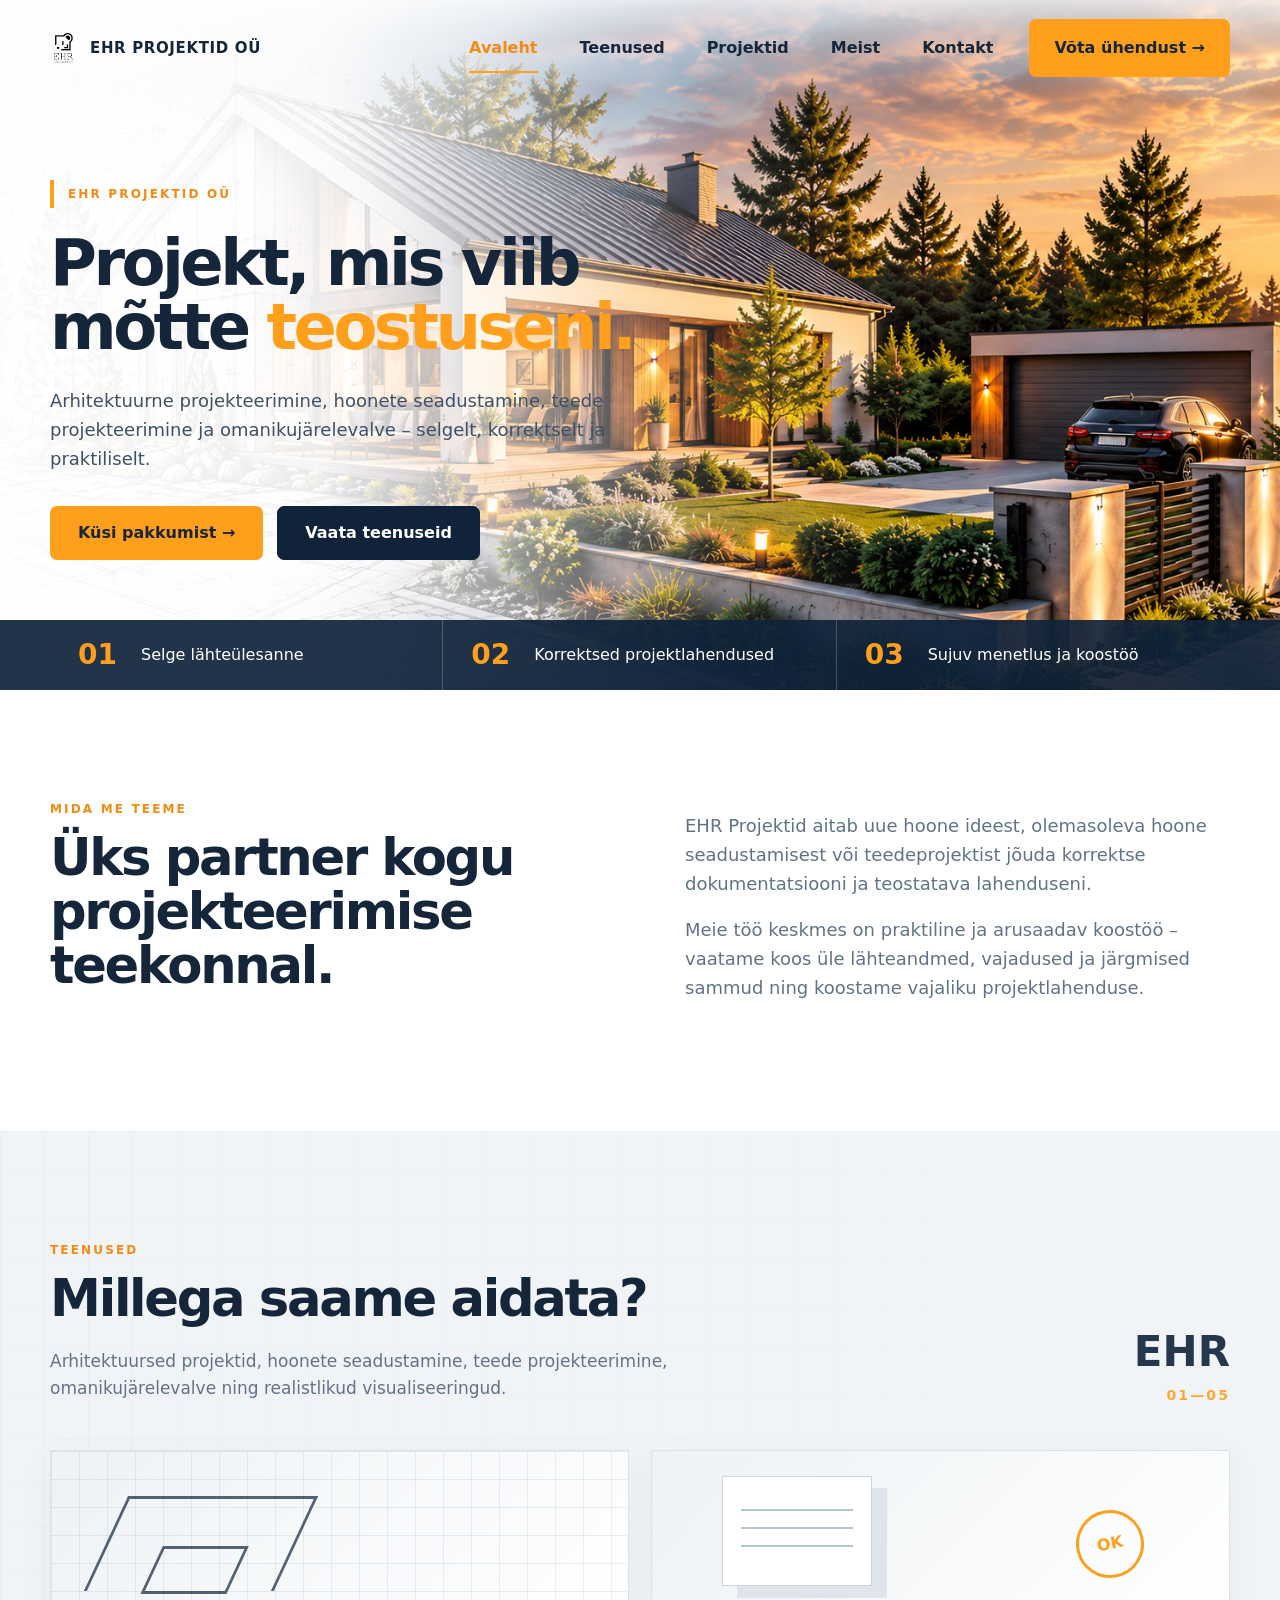
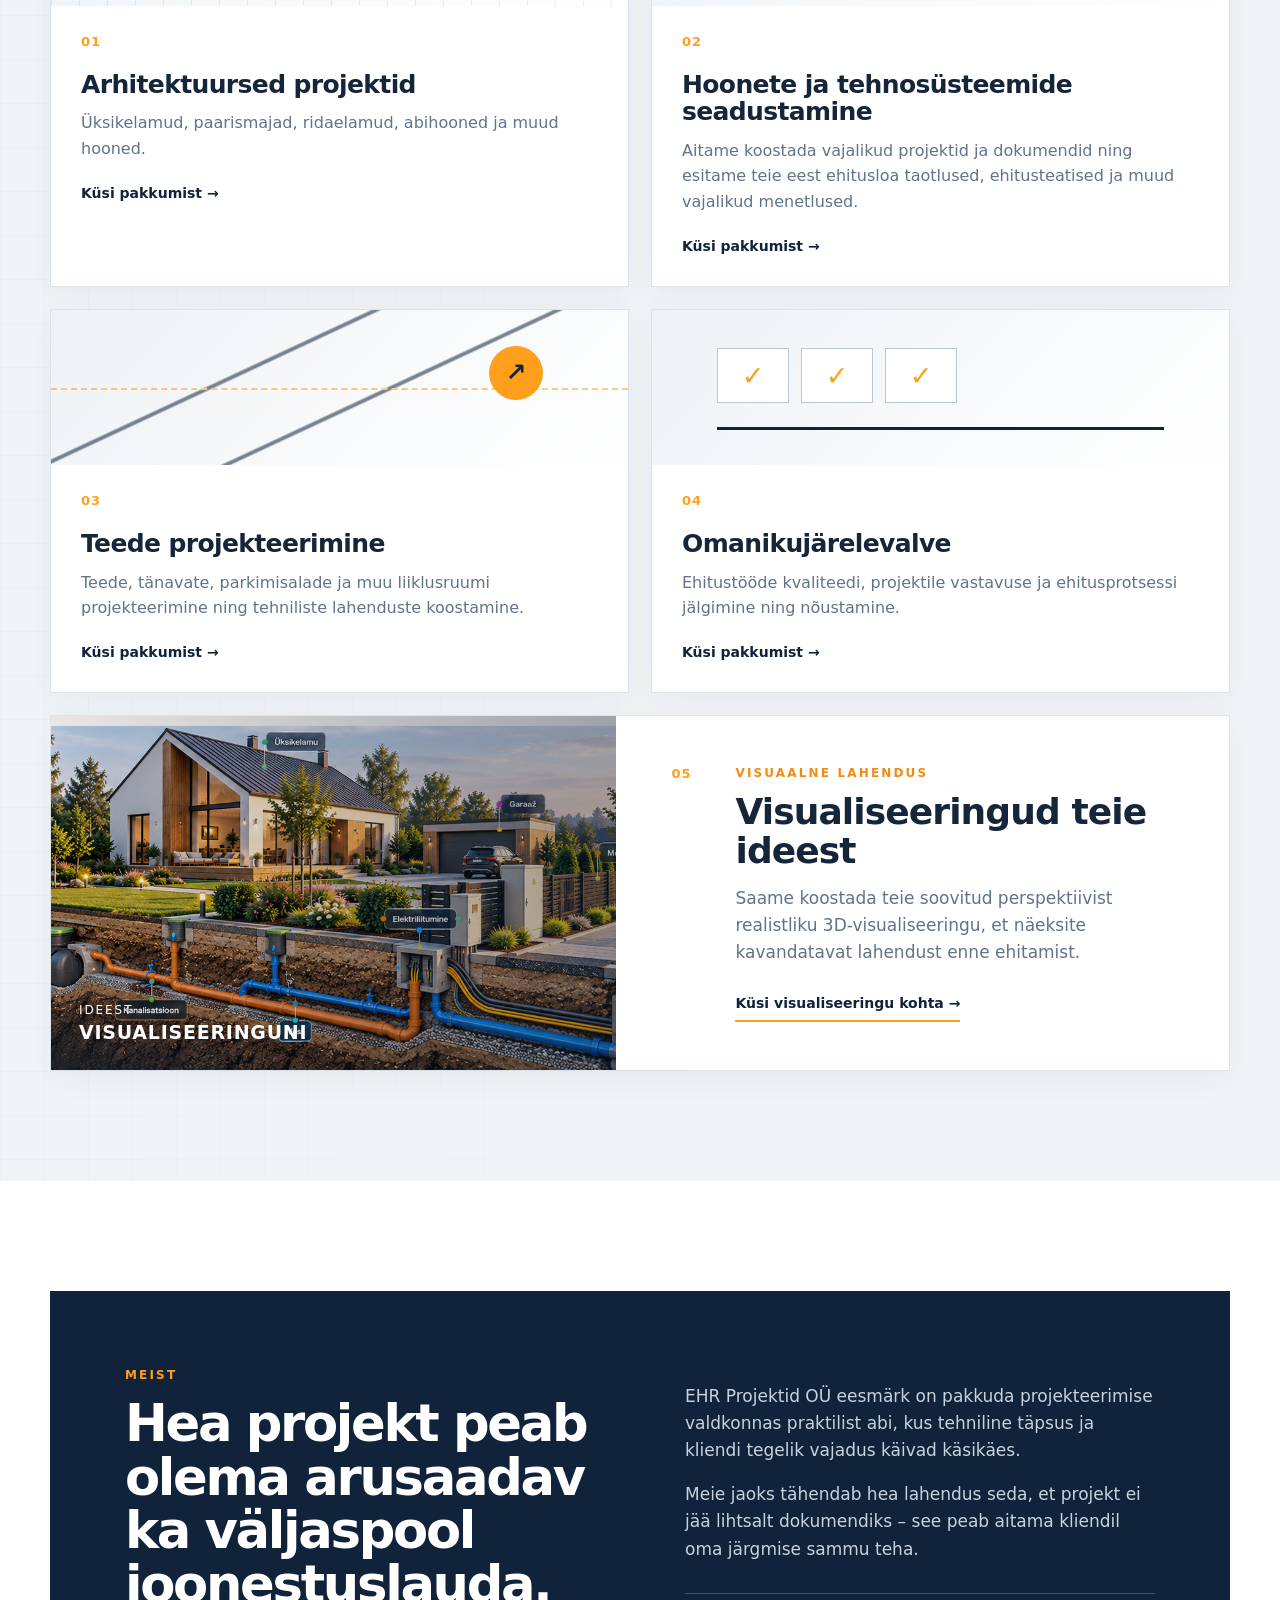
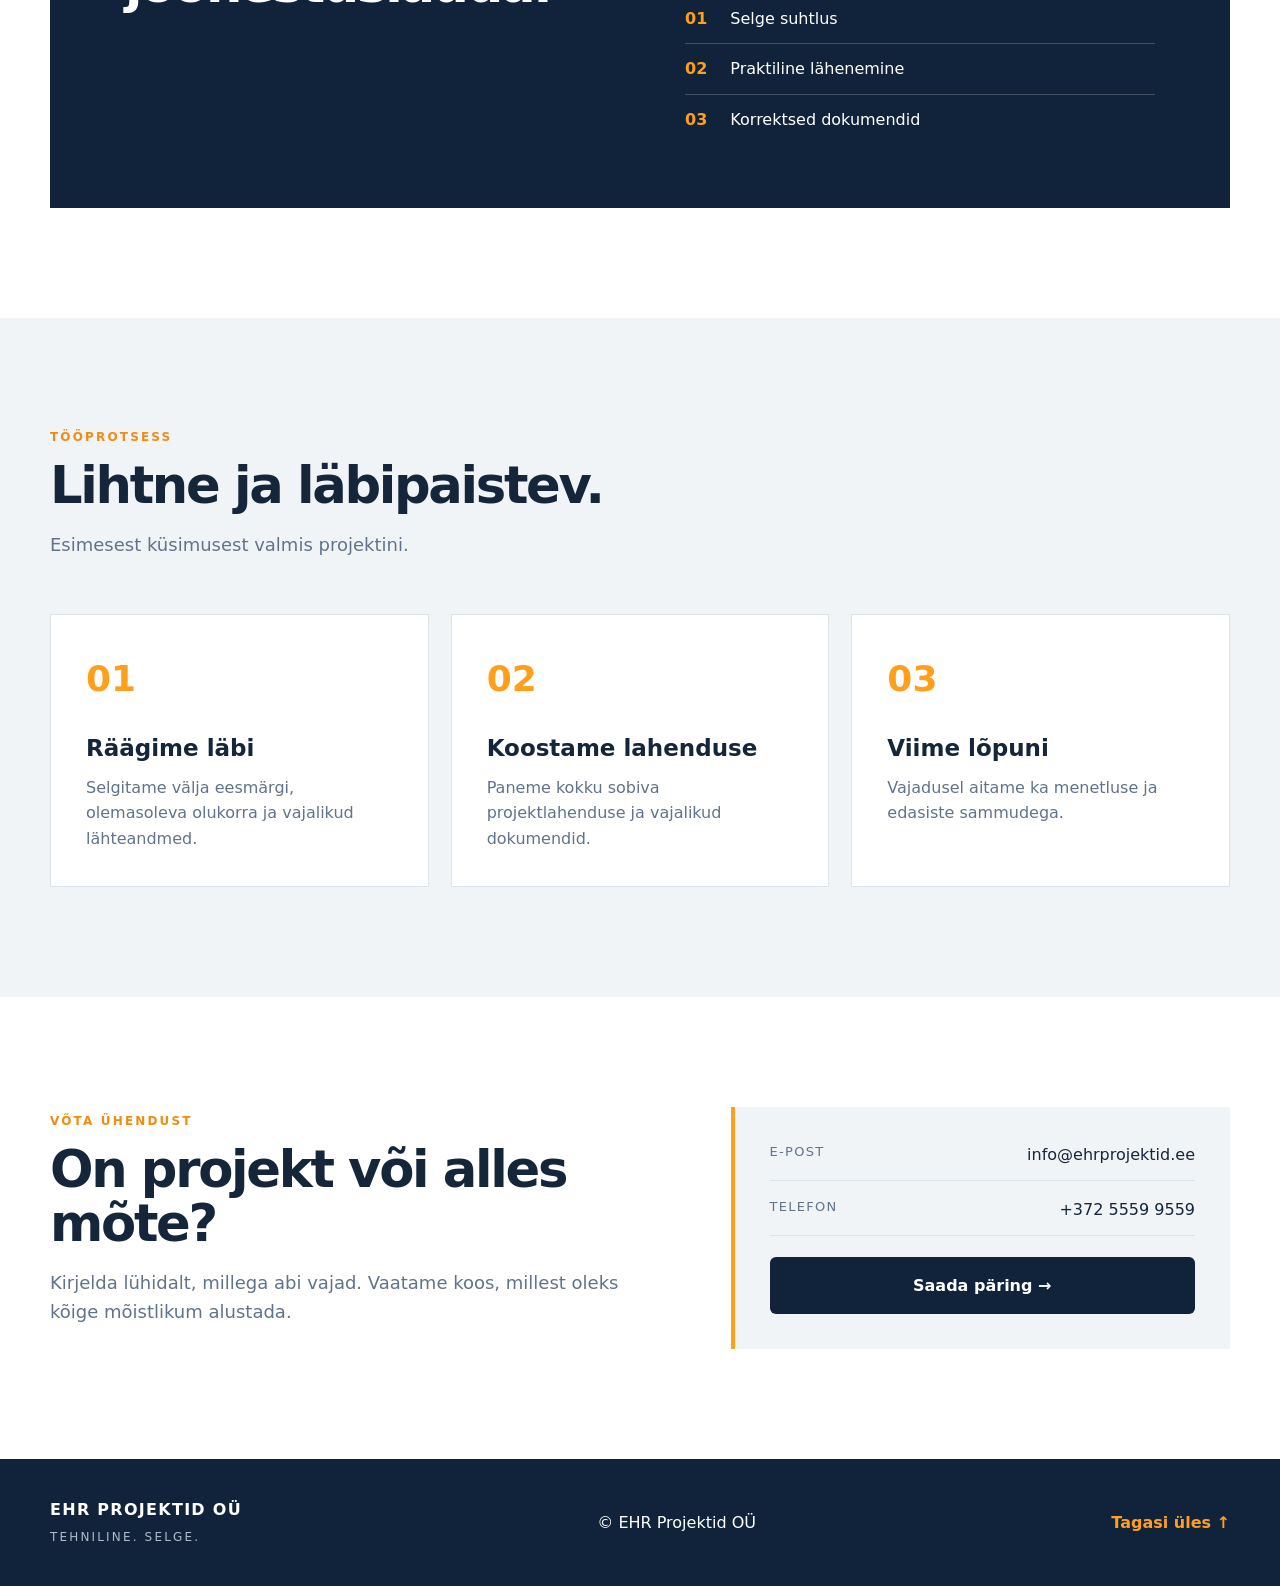
==== index.html @ d7455055 "Add files via upload" ====
<!DOCTYPE html>
<html lang="et">
<head>
  <meta charset="UTF-8">
  <meta name="viewport" content="width=device-width, initial-scale=1.0">
  <meta name="description" content="EHR Projektid OÜ – arhitektuursed projektid, hoonete seadustamine, teede projekteerimine, omanikujärelevalve ja visualiseeringud.">
  <title>EHR Projektid OÜ | Projekt, mis viib mõtte teostuseni.</title>
  <link rel="icon" href="ehr-logo.png">
  <link rel="stylesheet" href="style.css">
</head>
<body>

<header class="site-header">
  <div class="container nav-wrap">
    <a class="brand" href="#avaleht">
      <img src="ehr-logo.png" alt="EHR Projektid OÜ logo">
      <span>EHR PROJEKTID OÜ</span>
    </a>
    <button class="menu-toggle" aria-label="Ava menüü">☰</button>
    <nav>
      <a class="active" href="#avaleht">Avaleht</a>
      <a href="#teenused">Teenused</a>
      <a href="#projektid">Projektid</a>
      <a href="#meist">Meist</a>
      <a href="#kontakt">Kontakt</a>
    </nav>
    <a class="nav-cta" href="#kontakt">Võta ühendust →</a>
  </div>
</header>

<main>
<section class="hero" id="avaleht">
  <div class="hero-bg"></div>
  <div class="hero-wash"></div>
  <div class="container hero-content">
    <div class="hero-copy">
      <div class="eyebrow"><span></span>EHR PROJEKTID OÜ</div>
      <h1>Projekt, mis viib<br>mõtte <strong>teostuseni.</strong></h1>
      <p>Arhitektuurne projekteerimine, hoonete seadustamine, teede projekteerimine ja omanikujärelevalve – selgelt, korrektselt ja praktiliselt.</p>
      <div class="hero-buttons">
        <a class="btn btn-primary" href="#kontakt">Küsi pakkumist →</a>
        <a class="btn btn-dark" href="#teenused">Vaata teenuseid</a>
      </div>
    </div>
  </div>
  <div class="hero-points">
    <div><b>01</b><span>Selge lähteülesanne</span></div>
    <div><b>02</b><span>Korrektsed projektlahendused</span></div>
    <div><b>03</b><span>Sujuv menetlus ja koostöö</span></div>
  </div>
</section>

<section class="intro section" id="projektid">
  <div class="container intro-grid">
    <div>
      <div class="section-kicker">MIDA ME TEEME</div>
      <h2>Üks partner kogu projekteerimise teekonnal.</h2>
    </div>
    <div class="intro-text">
      <p>EHR Projektid aitab uue hoone ideest, olemasoleva hoone seadustamisest või teedeprojektist jõuda korrektse dokumentatsiooni ja teostatava lahenduseni.</p>
      <p>Meie töö keskmes on praktiline ja arusaadav koostöö – vaatame koos üle lähteandmed, vajadused ja järgmised sammud ning koostame vajaliku projektlahenduse.</p>
    </div>
  </div>
</section>

<section class="services section" id="teenused">
  <div class="container">
    <div class="section-kicker">TEENUSED</div>
    <div class="services-heading">
      <div>
        <h2>Millega saame aidata?</h2>
        <p>Arhitektuursed projektid, hoonete seadustamine, teede projekteerimine, omanikujärelevalve ning realistlikud visualiseeringud.</p>
      </div>
      <div class="services-mark">EHR<br><span>01—05</span></div>
    </div>

    <div class="service-grid">
      <article class="service-card card-architecture">
        <div class="card-visual">
          <div class="blueprint blueprint-house"></div>
          <div class="mini-house"></div>
        </div>
        <div class="card-body">
          <div class="card-number">01</div>
          <h3>Arhitektuursed projektid</h3>
          <p>Üksikelamud, paarismajad, ridaelamud, abihooned ja muud hooned.</p>
          <a href="#kontakt">Küsi pakkumist →</a>
        </div>
      </article>

      <article class="service-card card-legal">
        <div class="card-visual">
          <div class="document-stack">
            <i></i><i></i><i></i>
          </div>
          <div class="stamp">OK</div>
        </div>
        <div class="card-body">
          <div class="card-number">02</div>
          <h3>Hoonete ja tehnosüsteemide seadustamine</h3>
          <p>Aitame koostada vajalikud projektid ja dokumendid ning esitame teie eest ehitusloa taotlused, ehitusteatised ja muud vajalikud menetlused.</p>
          <a href="#kontakt">Küsi pakkumist →</a>
        </div>
      </article>

      <article class="service-card card-roads">
        <div class="card-visual">
          <div class="road-lines"></div>
          <div class="road-pin">↗</div>
        </div>
        <div class="card-body">
          <div class="card-number">03</div>
          <h3>Teede projekteerimine</h3>
          <p>Teede, tänavate, parkimisalade ja muu liiklusruumi projekteerimine ning tehniliste lahenduste koostamine.</p>
          <a href="#kontakt">Küsi pakkumist →</a>
        </div>
      </article>

      <article class="service-card card-supervision">
        <div class="card-visual">
          <div class="check-grid">
            <span>✓</span><span>✓</span><span>✓</span>
          </div>
          <div class="level-line"></div>
        </div>
        <div class="card-body">
          <div class="card-number">04</div>
          <h3>Omanikujärelevalve</h3>
          <p>Ehitustööde kvaliteedi, projektile vastavuse ja ehitusprotsessi jälgimine ning nõustamine.</p>
          <a href="#kontakt">Küsi pakkumist →</a>
        </div>
      </article>

      <article class="service-card service-feature">
        <div class="feature-image">
          <img src="visualiseering.png" alt="EHR Projektid 3D-visualiseering">
          <div class="feature-image-label">IDEEST<br><strong>VISUALISEERINGUNI</strong></div>
        </div>
        <div class="feature-copy">
          <div class="card-number">05</div>
          <div>
            <div class="section-kicker">VISUAALNE LAHENDUS</div>
            <h3>Visualiseeringud teie ideest</h3>
            <p>Saame koostada teie soovitud perspektiivist realistliku 3D-visualiseeringu, et näeksite kavandatavat lahendust enne ehitamist.</p>
            <a class="feature-link" href="#kontakt">Küsi visualiseeringu kohta →</a>
          </div>
        </div>
      </article>
    </div>
  </div>
</section>

<section class="about section" id="meist">
  <div class="container about-panel">
    <div>
      <div class="section-kicker">MEIST</div>
      <h2>Hea projekt peab olema arusaadav ka väljaspool joonestuslauda.</h2>
    </div>
    <div>
      <p>EHR Projektid OÜ eesmärk on pakkuda projekteerimise valdkonnas praktilist abi, kus tehniline täpsus ja kliendi tegelik vajadus käivad käsikäes.</p>
      <p>Meie jaoks tähendab hea lahendus seda, et projekt ei jää lihtsalt dokumendiks – see peab aitama kliendil oma järgmise sammu teha.</p>
      <div class="about-points">
        <span><b>01</b> Selge suhtlus</span>
        <span><b>02</b> Praktiline lähenemine</span>
        <span><b>03</b> Korrektsed dokumendid</span>
      </div>
    </div>
  </div>
</section>

<section class="process section">
  <div class="container">
    <div class="section-kicker">TÖÖPROTSESS</div>
    <h2>Lihtne ja läbipaistev.</h2>
    <p class="process-lead">Esimesest küsimusest valmis projektini.</p>
    <div class="process-grid">
      <div><b>01</b><h3>Räägime läbi</h3><p>Selgitame välja eesmärgi, olemasoleva olukorra ja vajalikud lähteandmed.</p></div>
      <div><b>02</b><h3>Koostame lahenduse</h3><p>Paneme kokku sobiva projektlahenduse ja vajalikud dokumendid.</p></div>
      <div><b>03</b><h3>Viime lõpuni</h3><p>Vajadusel aitame ka menetluse ja edasiste sammudega.</p></div>
    </div>
  </div>
</section>

<section class="contact section" id="kontakt">
  <div class="container contact-panel">
    <div>
      <div class="section-kicker">VÕTA ÜHENDUST</div>
      <h2>On projekt või alles mõte?</h2>
      <p>Kirjelda lühidalt, millega abi vajad. Vaatame koos, millest oleks kõige mõistlikum alustada.</p>
    </div>
    <div class="contact-box">
      <a href="mailto:info@ehrprojektid.ee"><span>E-post</span>info@ehrprojektid.ee</a>
      <a href="tel:+37255599559"><span>Telefon</span>+372 5559 9559</a>
      <a class="contact-button" href="mailto:info@ehrprojektid.ee?subject=Projektipäring">Saada päring →</a>
    </div>
  </div>
</section>
</main>

<footer>
  <div class="container footer-inner">
    <div><strong>EHR PROJEKTID OÜ</strong><br><span>TEHNILINE. SELGE.</span></div>
    <div>© EHR Projektid OÜ</div>
    <a href="#avaleht">Tagasi üles ↑</a>
  </div>
</footer>

<script src="script.js"></script>
</body>
</html>
---- style.css ----
:root{
  --navy:#10233a;--navy2:#172f49;--orange:#ff9f1c;--orange2:#f28b12;
  --ink:#15263b;--muted:#61738a;--paper:#f5f7f9;--line:#dbe2e9;--white:#fff;
  --shadow:0 18px 50px rgba(16,35,58,.10);
}
*{box-sizing:border-box}
html{scroll-behavior:smooth}
body{margin:0;font-family:Inter,ui-sans-serif,system-ui,-apple-system,BlinkMacSystemFont,"Segoe UI",sans-serif;color:var(--ink);background:var(--paper);line-height:1.6}
a{color:inherit;text-decoration:none}
.container{width:min(1180px,calc(100% - 48px));margin:auto}
.site-header{position:absolute;z-index:20;top:0;left:0;right:0;background:linear-gradient(180deg,rgba(255,255,255,.82),rgba(255,255,255,0))}
.nav-wrap{height:96px;display:flex;align-items:center;gap:36px}
.brand{display:flex;align-items:center;gap:10px;font-weight:800;letter-spacing:.04em;margin-right:auto}
.brand img{width:30px;height:30px;object-fit:contain}
.brand span{font-size:15px}
nav{display:flex;gap:42px;font-weight:650}
nav a{padding:12px 0;position:relative}
nav a.active,nav a:hover{color:var(--orange2)}
nav a.active:after{content:"";position:absolute;left:0;right:0;bottom:0;height:2px;background:var(--orange)}
.nav-cta{background:var(--orange);padding:16px 25px;border-radius:7px;font-weight:800}
.menu-toggle{display:none;border:0;background:none;font-size:25px}

.hero{position:relative;min-height:690px;overflow:hidden;background:#fff}
.hero-bg{position:absolute;inset:0;background:url("hero-sketch-real.png") center center/cover no-repeat}
.hero-wash{position:absolute;inset:0;background:linear-gradient(90deg,rgba(255,255,255,.98) 0%,rgba(255,255,255,.92) 25%,rgba(255,255,255,.62) 39%,rgba(255,255,255,.12) 56%,rgba(255,255,255,0) 72%)}
.hero-content{position:relative;z-index:2;min-height:690px;display:flex;align-items:center}
.hero-copy{width:590px;padding-top:50px}
.eyebrow,.section-kicker{font-size:12px;letter-spacing:.18em;font-weight:800;color:var(--orange2)}
.eyebrow{display:flex;align-items:center;gap:14px;margin-bottom:24px}
.eyebrow span{display:block;width:4px;height:28px;background:var(--orange)}
h1{font-size:clamp(52px,5vw,76px);line-height:.99;letter-spacing:-.055em;margin:0 0 28px;font-weight:800}
h1 strong{color:var(--orange)}
.hero-copy p{font-size:18px;max-width:600px;color:#3e5067;margin:0 0 32px}
.hero-buttons{display:flex;gap:14px}
.btn{display:inline-flex;align-items:center;justify-content:center;min-height:54px;padding:0 27px;border-radius:7px;font-weight:800;border:1px solid transparent}
.btn-primary{background:var(--orange);color:#17263a}
.btn-dark{background:var(--navy);color:#fff;border-color:var(--navy)}
.hero-points{position:absolute;z-index:5;bottom:0;left:0;right:0;background:rgba(16,35,58,.92);color:#fff;display:grid;grid-template-columns:repeat(3,1fr);padding:0 calc((100% - 1180px)/2)}
.hero-points div{height:70px;display:flex;align-items:center;gap:24px;padding:0 28px;border-right:1px solid rgba(255,255,255,.22)}
.hero-points div:last-child{border:0}
.hero-points b{font-size:28px;color:var(--orange)}

.section{padding:110px 0}
.intro{background:#fff}
.intro-grid{display:grid;grid-template-columns:1fr 1fr;gap:90px}
h2{font-size:clamp(38px,4vw,58px);line-height:1.05;letter-spacing:-.045em;margin:12px 0 0}
.intro-text{font-size:18px;color:var(--muted);padding-top:12px}
.intro-text p{margin:0 0 18px}

.services{background:#f1f4f7;position:relative;overflow:hidden}
.services:before{content:"";position:absolute;inset:0;opacity:.22;background-image:linear-gradient(rgba(25,55,80,.10) 1px,transparent 1px),linear-gradient(90deg,rgba(25,55,80,.10) 1px,transparent 1px);background-size:44px 44px;mask-image:linear-gradient(90deg,#000,transparent 80%)}
.services .container{position:relative}
.services-heading{display:flex;justify-content:space-between;align-items:end;gap:30px;margin-bottom:48px}
.services-heading p{max-width:700px;color:var(--muted);font-size:17px;margin:22px 0 0}
.services-mark{font-size:42px;font-weight:900;line-height:.8;text-align:right;color:var(--navy);opacity:.9}
.services-mark span{font-size:14px;color:var(--orange);letter-spacing:.15em}
.service-grid{display:grid;grid-template-columns:1fr 1fr;gap:22px}
.service-card{position:relative;background:#fff;border:1px solid #dbe2e9;min-height:360px;display:grid;grid-template-rows:155px 1fr;overflow:hidden;box-shadow:0 8px 28px rgba(16,35,58,.05)}
.card-visual{position:relative;overflow:hidden;background:linear-gradient(135deg,#eef2f5,#fff)}
.card-body{padding:26px 30px 28px}
.card-number{font-size:13px;font-weight:900;color:var(--orange);letter-spacing:.08em;margin-bottom:18px}
.service-card h3{font-size:25px;line-height:1.1;letter-spacing:-.025em;margin:0 0 12px}
.service-card p{color:var(--muted);margin:0 0 18px}
.service-card a{font-weight:800;font-size:14px;color:var(--navy)}
.service-card a:hover{color:var(--orange2)}
.blueprint{position:absolute;inset:0;opacity:.45;background-image:linear-gradient(rgba(24,54,79,.18) 1px,transparent 1px),linear-gradient(90deg,rgba(24,54,79,.18) 1px,transparent 1px);background-size:28px 28px}
.mini-house{position:absolute;width:190px;height:95px;left:55px;bottom:15px;border:3px solid var(--navy);border-bottom:0;transform:skewX(-25deg);opacity:.7}
.mini-house:after{content:"";position:absolute;width:80px;height:42px;border:3px solid var(--navy);left:55px;bottom:-3px}
.document-stack{position:absolute;left:70px;top:25px;width:150px;height:110px;background:#fff;border:1px solid #cbd5df;box-shadow:15px 12px 0 #dfe5eb}
.document-stack:before,.document-stack:after{content:"";position:absolute;left:18px;right:18px;height:2px;background:#b8c5d1;top:32px;box-shadow:0 18px 0 #b8c5d1,0 36px 0 #b8c5d1}
.stamp{position:absolute;right:85px;bottom:28px;border:3px solid var(--orange);color:var(--orange);font-weight:900;border-radius:50%;width:68px;height:68px;display:grid;place-items:center;transform:rotate(-12deg)}
.road-lines{position:absolute;inset:0;background:linear-gradient(155deg,transparent 35%,var(--navy) 35.5%,var(--navy) 36%,transparent 36.5%),linear-gradient(155deg,transparent 55%,var(--navy) 55.5%,var(--navy) 56%,transparent 56.5%);opacity:.55}
.road-lines:after{content:"";position:absolute;left:0;right:0;top:50%;border-top:2px dashed var(--orange)}
.road-pin{position:absolute;right:85px;top:36px;background:var(--orange);width:54px;height:54px;border-radius:50%;display:grid;place-items:center;font-size:25px;font-weight:900}
.check-grid{position:absolute;display:grid;grid-template-columns:repeat(3,72px);gap:12px;left:65px;top:38px}
.check-grid span{height:55px;border:1px solid #b9c7d4;display:grid;place-items:center;font-size:27px;color:var(--orange);background:#fff}
.level-line{position:absolute;left:65px;right:65px;bottom:35px;border-top:3px solid var(--navy);box-shadow:0 -8px 0 -6px var(--orange)}
.service-feature{grid-column:1/-1;grid-template-columns:48% 52%;grid-template-rows:auto;min-height:330px}
.feature-image{position:relative;min-height:330px;background:#dfe5e9;overflow:hidden}
.feature-image img{width:100%;height:100%;object-fit:cover;display:block}
.feature-image:after{content:"";position:absolute;inset:0;background:linear-gradient(90deg,rgba(16,35,58,.05),rgba(16,35,58,.38))}
.feature-image-label{position:absolute;z-index:2;left:28px;bottom:24px;color:#fff;font-size:12px;letter-spacing:.16em;line-height:1.4}
.feature-image-label strong{font-size:19px;letter-spacing:.04em}
.feature-copy{padding:48px 55px;display:flex;gap:30px;align-items:flex-start;background:#fff}
.feature-copy .card-number{min-width:34px}
.feature-copy h3{font-size:36px;margin:8px 0 14px}
.feature-copy p{font-size:17px;max-width:610px}
.feature-link{display:inline-block;margin-top:8px;padding-bottom:5px;border-bottom:2px solid var(--orange)}

.about{background:#fff}
.about-panel{background:var(--navy);color:#fff;padding:75px;display:grid;grid-template-columns:1fr 1fr;gap:90px}
.about-panel .section-kicker{color:var(--orange)}
.about-panel h2{color:#fff}
.about-panel p{color:#c7d2de;font-size:17px}
.about-points{display:grid;grid-template-columns:1fr;gap:12px;margin-top:30px}
.about-points span{border-top:1px solid rgba(255,255,255,.2);padding-top:12px}
.about-points b{color:var(--orange);margin-right:18px}

.process{background:#f1f4f7}
.process-lead{color:var(--muted);font-size:18px}
.process-grid{display:grid;grid-template-columns:repeat(3,1fr);gap:22px;margin-top:55px}
.process-grid>div{background:#fff;border:1px solid var(--line);padding:35px;min-height:230px}
.process-grid b{font-size:36px;color:var(--orange)}
.process-grid h3{font-size:23px;margin:22px 0 8px}
.process-grid p{color:var(--muted);margin:0}

.contact{background:#fff}
.contact-panel{display:grid;grid-template-columns:1.1fr .9fr;gap:70px;align-items:center}
.contact-panel p{color:var(--muted);font-size:18px;max-width:620px}
.contact-box{background:#f1f4f7;padding:35px;border-left:4px solid var(--orange);display:grid;gap:16px}
.contact-box a:not(.contact-button){display:flex;justify-content:space-between;border-bottom:1px solid var(--line);padding-bottom:12px}
.contact-box span{color:var(--muted);font-size:13px;text-transform:uppercase;letter-spacing:.1em}
.contact-button{background:var(--navy);color:#fff;text-align:center;padding:16px;font-weight:800;border-radius:6px;margin-top:5px}

footer{background:var(--navy);color:#fff;padding:38px 0}
.footer-inner{display:flex;justify-content:space-between;align-items:center;gap:20px}
.footer-inner strong{letter-spacing:.08em}.footer-inner span{font-size:12px;color:#aebdca;letter-spacing:.18em}
.footer-inner a{color:var(--orange);font-weight:800}

@media(max-width:900px){
  .nav-wrap{height:76px}.menu-toggle{display:block}.site-header nav,.nav-cta{display:none}
  .hero,.hero-content{min-height:760px}.hero-bg{background-position:62% center}.hero-wash{background:linear-gradient(90deg,rgba(255,255,255,.97) 0%,rgba(255,255,255,.84) 48%,rgba(255,255,255,.15) 78%,rgba(255,255,255,0) 100%)}
  .hero-copy{width:100%;max-width:620px;padding-top:55px}.hero-points{position:absolute;padding:0}.hero-points div{padding:0 15px;gap:10px}.hero-points span{font-size:13px}.hero-points b{font-size:21px}
  .intro-grid,.about-panel,.contact-panel{grid-template-columns:1fr;gap:35px}.service-grid{grid-template-columns:1fr}.service-feature{grid-column:auto;grid-template-columns:1fr}.feature-image{min-height:250px}.process-grid{grid-template-columns:1fr}
}
@media(max-width:560px){
  .container{width:min(100% - 28px,1180px)}.hero{min-height:800px}.hero-content{min-height:800px}.hero-copy{padding-top:65px}
  h1{font-size:46px}.hero-copy p{font-size:16px}.hero-buttons{flex-direction:column;align-items:flex-start}.btn{width:100%}
  .hero-points{grid-template-columns:1fr;position:static}.hero-points div{height:58px;border-right:0;border-bottom:1px solid rgba(255,255,255,.18)}
  .hero{padding-bottom:0}.section{padding:75px 0}.services-heading{align-items:start}.services-mark{display:none}
  .feature-copy{padding:32px 25px;display:block}.feature-copy .card-number{margin-bottom:10px}
  .about-panel{padding:38px 28px}.footer-inner{flex-direction:column;align-items:flex-start}
}
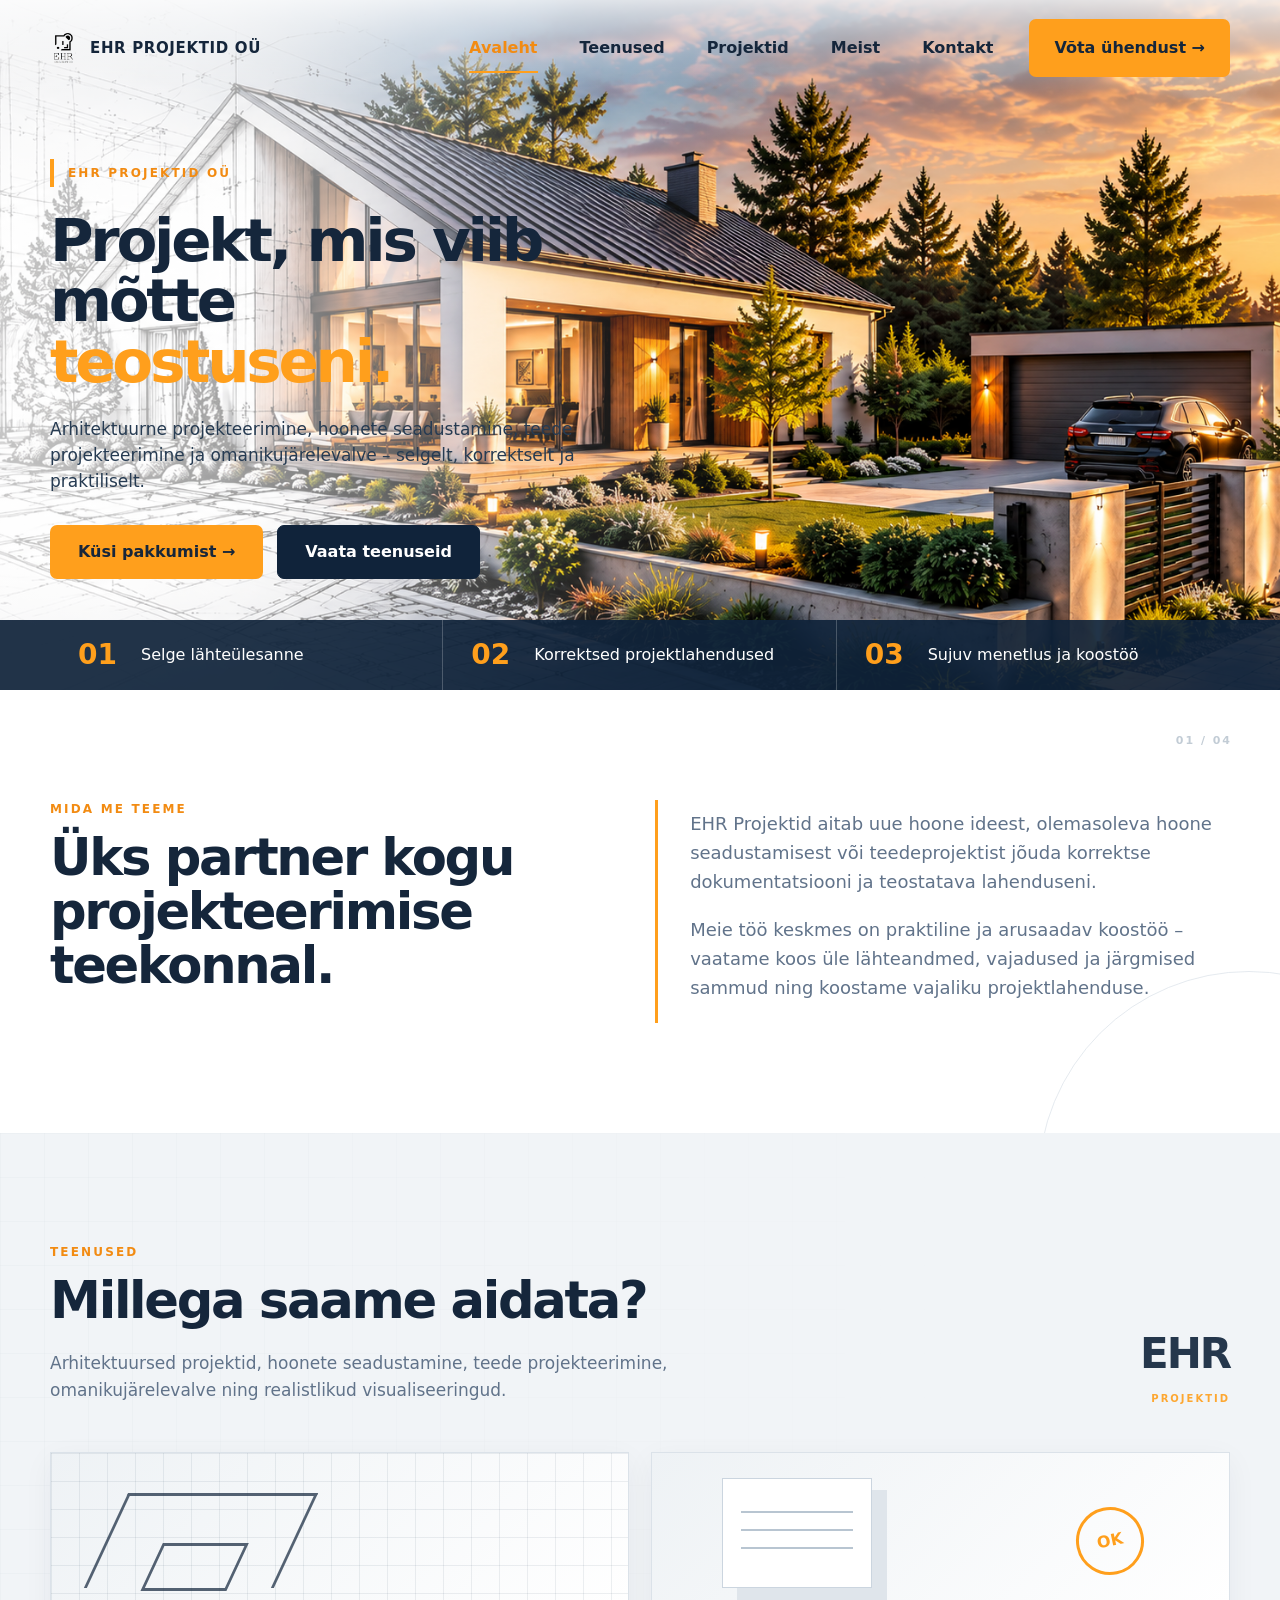
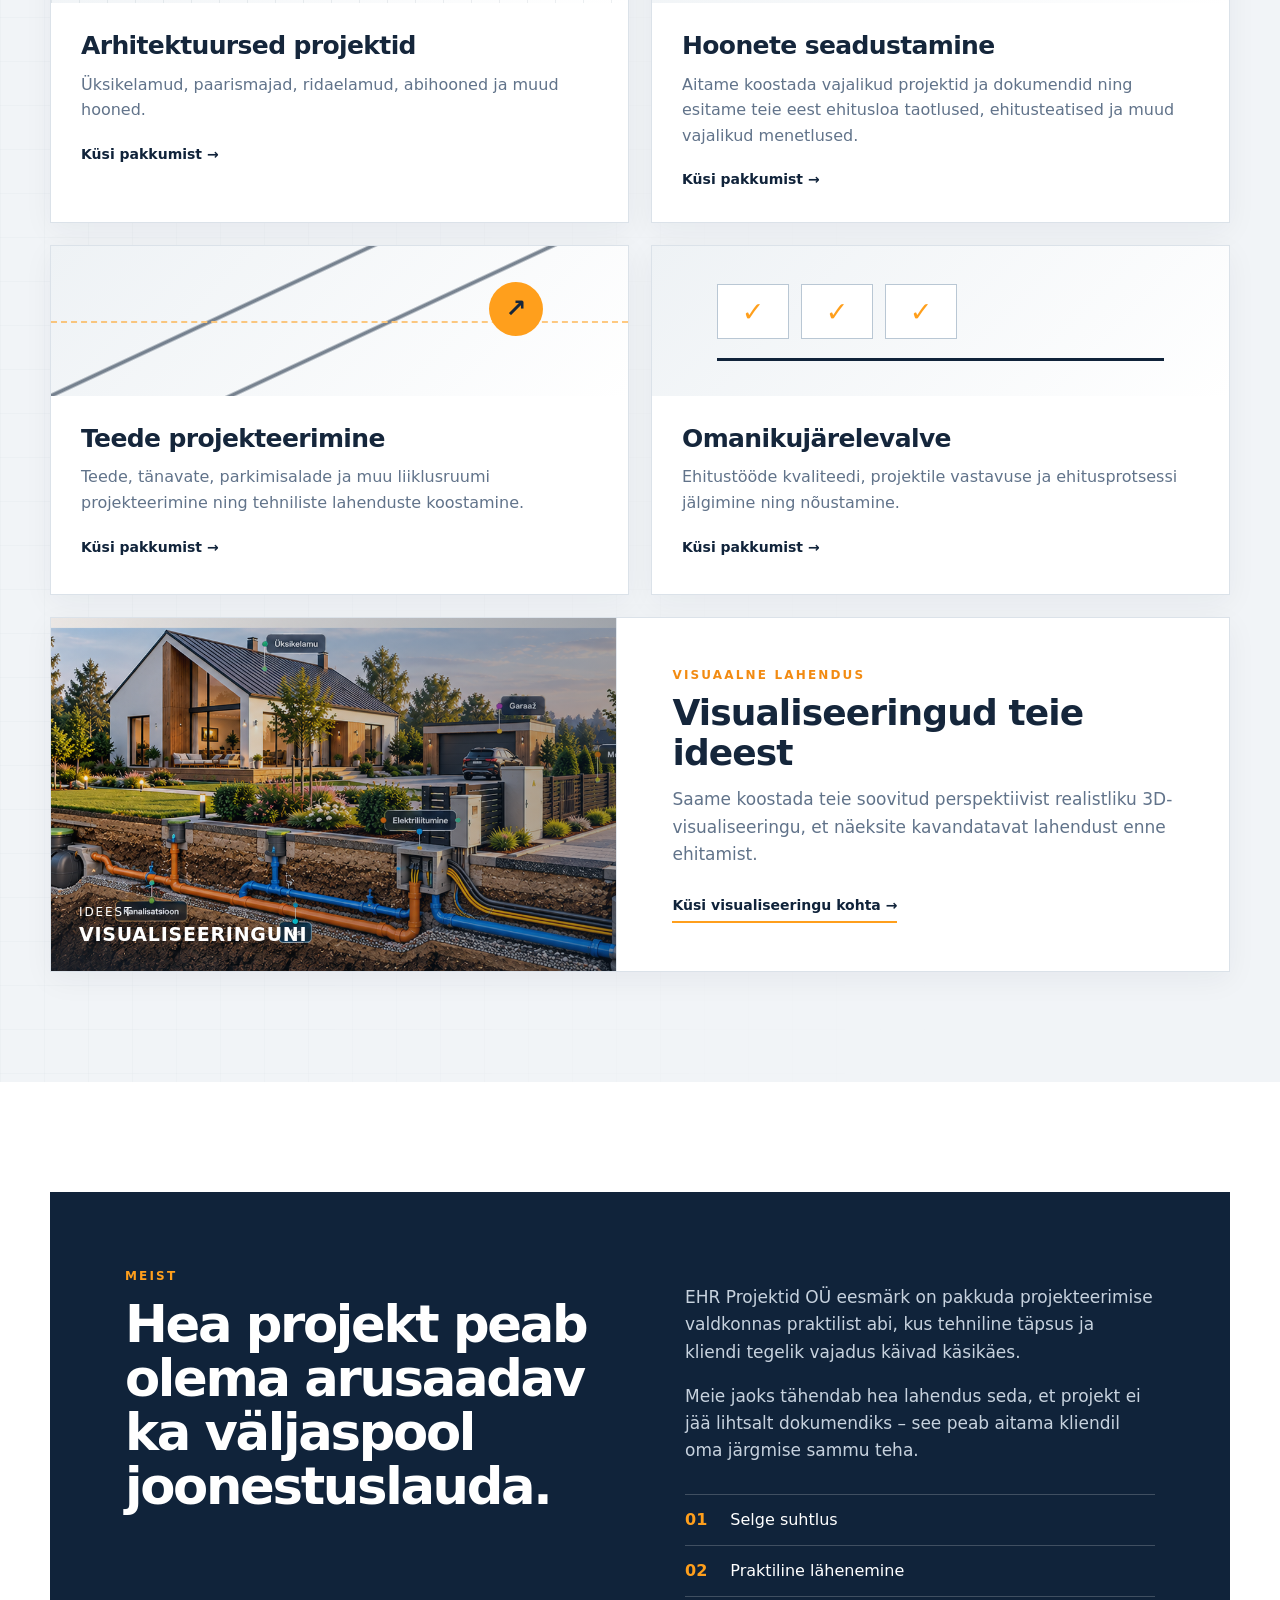
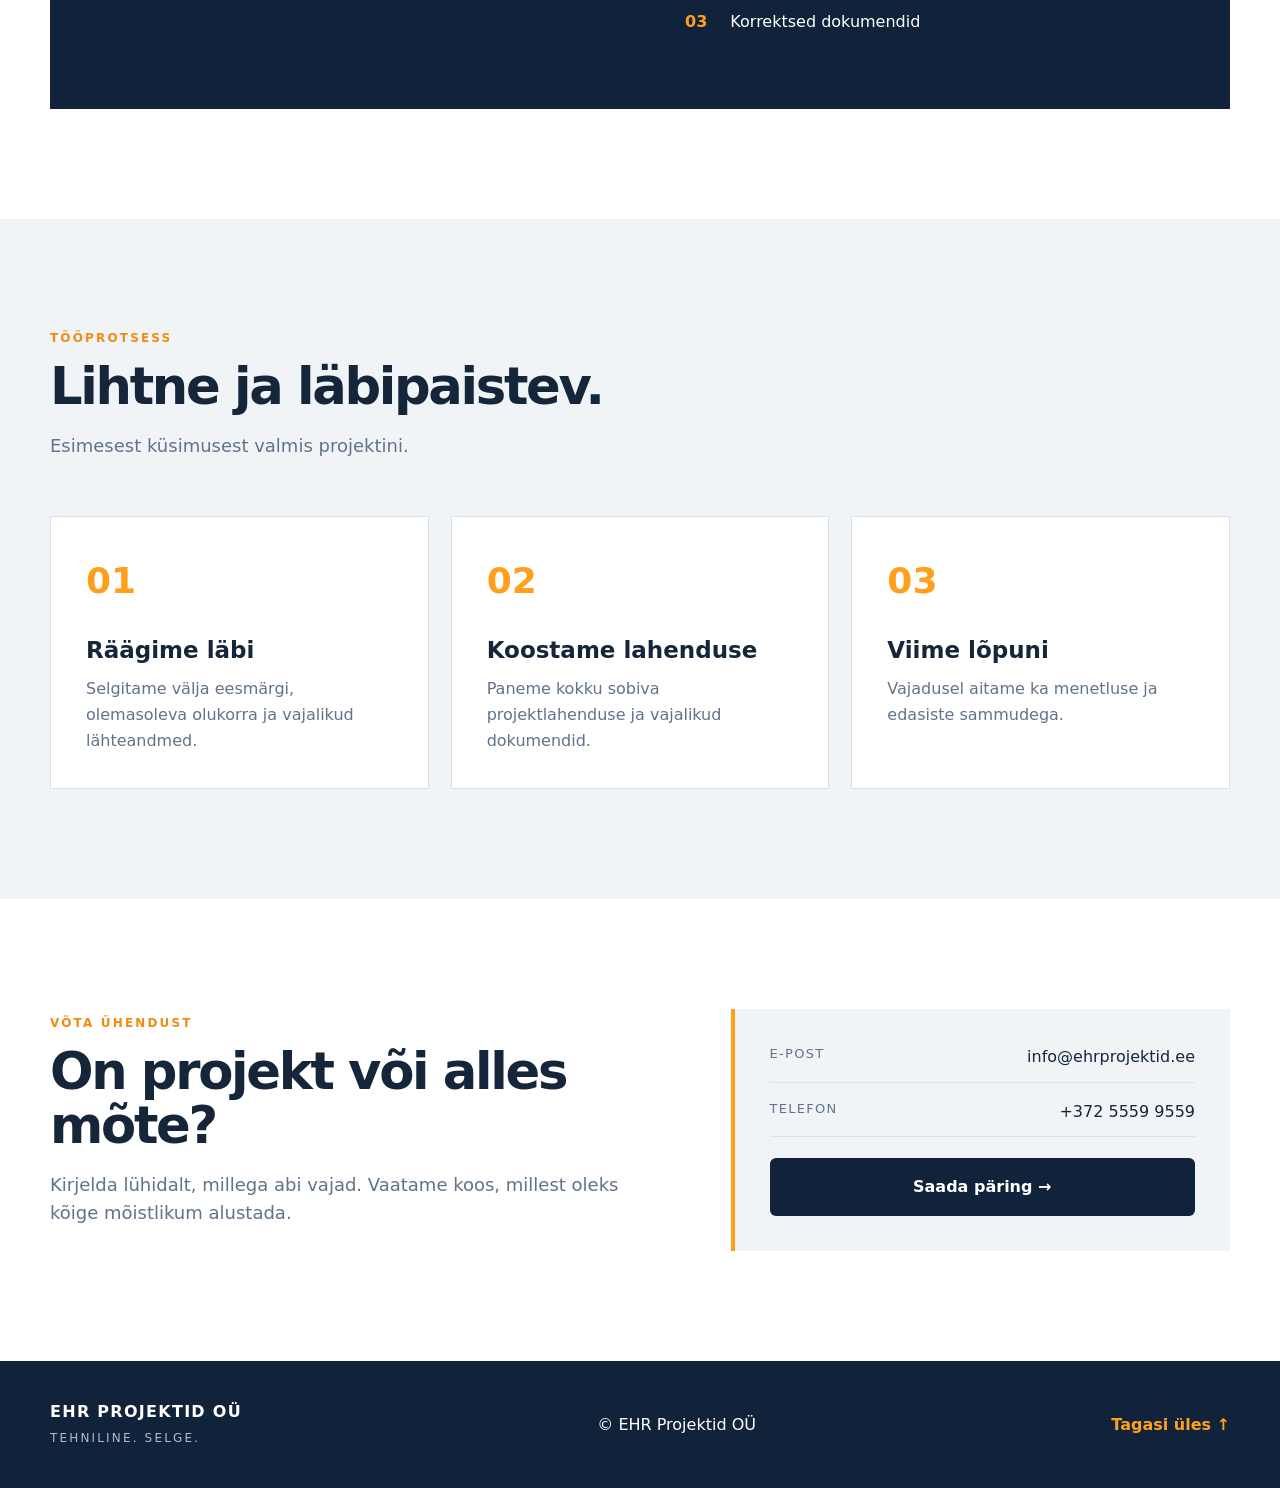
==== commit b28b3a37: "Add files via upload" ====
--- a/index.html
+++ b/index.html
@@ -71,7 +71,7 @@
         <h2>Millega saame aidata?</h2>
         <p>Arhitektuursed projektid, hoonete seadustamine, teede projekteerimine, omanikujärelevalve ning realistlikud visualiseeringud.</p>
       </div>
-      <div class="services-mark">EHR<br><span>01—05</span></div>
+      <div class="services-mark">EHR<br><span>PROJEKTID</span></div>
     </div>
 
     <div class="service-grid">
@@ -81,7 +81,6 @@
           <div class="mini-house"></div>
         </div>
         <div class="card-body">
-          <div class="card-number">01</div>
           <h3>Arhitektuursed projektid</h3>
           <p>Üksikelamud, paarismajad, ridaelamud, abihooned ja muud hooned.</p>
           <a href="#kontakt">Küsi pakkumist →</a>
@@ -96,8 +95,7 @@
           <div class="stamp">OK</div>
         </div>
         <div class="card-body">
-          <div class="card-number">02</div>
-          <h3>Hoonete ja tehnosüsteemide seadustamine</h3>
+          <h3>Hoonete seadustamine</h3>
           <p>Aitame koostada vajalikud projektid ja dokumendid ning esitame teie eest ehitusloa taotlused, ehitusteatised ja muud vajalikud menetlused.</p>
           <a href="#kontakt">Küsi pakkumist →</a>
         </div>
@@ -109,7 +107,6 @@
           <div class="road-pin">↗</div>
         </div>
         <div class="card-body">
-          <div class="card-number">03</div>
           <h3>Teede projekteerimine</h3>
           <p>Teede, tänavate, parkimisalade ja muu liiklusruumi projekteerimine ning tehniliste lahenduste koostamine.</p>
           <a href="#kontakt">Küsi pakkumist →</a>
@@ -124,7 +121,6 @@
           <div class="level-line"></div>
         </div>
         <div class="card-body">
-          <div class="card-number">04</div>
           <h3>Omanikujärelevalve</h3>
           <p>Ehitustööde kvaliteedi, projektile vastavuse ja ehitusprotsessi jälgimine ning nõustamine.</p>
           <a href="#kontakt">Küsi pakkumist →</a>
@@ -137,7 +133,6 @@
           <div class="feature-image-label">IDEEST<br><strong>VISUALISEERINGUNI</strong></div>
         </div>
         <div class="feature-copy">
-          <div class="card-number">05</div>
           <div>
             <div class="section-kicker">VISUAALNE LAHENDUS</div>
             <h3>Visualiseeringud teie ideest</h3>
--- a/style.css
+++ b/style.css
@@ -22,15 +22,15 @@
 
 .hero{position:relative;min-height:690px;overflow:hidden;background:#fff}
 .hero-bg{position:absolute;inset:0;background:url("hero-sketch-real.png") center center/cover no-repeat}
-.hero-wash{position:absolute;inset:0;background:linear-gradient(90deg,rgba(255,255,255,.98) 0%,rgba(255,255,255,.92) 25%,rgba(255,255,255,.62) 39%,rgba(255,255,255,.12) 56%,rgba(255,255,255,0) 72%)}
+.hero-wash{position:absolute;inset:0;background:linear-gradient(90deg,rgba(255,255,255,.76) 0%,rgba(255,255,255,.62) 18%,rgba(255,255,255,.38) 31%,rgba(255,255,255,.12) 45%,rgba(255,255,255,0) 61%)}
 .hero-content{position:relative;z-index:2;min-height:690px;display:flex;align-items:center}
-.hero-copy{width:590px;padding-top:50px}
+.hero-copy{width:540px;padding-top:48px}
 .eyebrow,.section-kicker{font-size:12px;letter-spacing:.18em;font-weight:800;color:var(--orange2)}
 .eyebrow{display:flex;align-items:center;gap:14px;margin-bottom:24px}
 .eyebrow span{display:block;width:4px;height:28px;background:var(--orange)}
-h1{font-size:clamp(52px,5vw,76px);line-height:.99;letter-spacing:-.055em;margin:0 0 28px;font-weight:800}
+h1{font-size:clamp(50px,4.65vw,70px);line-height:1.01;letter-spacing:-.055em;margin:0 0 24px;font-weight:800}
 h1 strong{color:var(--orange)}
-.hero-copy p{font-size:18px;max-width:600px;color:#3e5067;margin:0 0 32px}
+.hero-copy p{font-size:17px;line-height:1.55;max-width:540px;color:#263b52;margin:0 0 30px}
 .hero-buttons{display:flex;gap:14px}
 .btn{display:inline-flex;align-items:center;justify-content:center;min-height:54px;padding:0 27px;border-radius:7px;font-weight:800;border:1px solid transparent}
 .btn-primary{background:var(--orange);color:#17263a}
@@ -41,25 +41,25 @@
 .hero-points b{font-size:28px;color:var(--orange)}
 
 .section{padding:110px 0}
-.intro{background:#fff}
-.intro-grid{display:grid;grid-template-columns:1fr 1fr;gap:90px}
+.intro{background:#fff;position:relative;overflow:hidden}
+.intro-grid{display:grid;grid-template-columns:.95fr 1.05fr;gap:85px;position:relative}
 h2{font-size:clamp(38px,4vw,58px);line-height:1.05;letter-spacing:-.045em;margin:12px 0 0}
-.intro-text{font-size:18px;color:var(--muted);padding-top:12px}
-.intro-text p{margin:0 0 18px}
+.intro-text{font-size:18px;color:var(--muted);padding:10px 0 0 32px;border-left:3px solid var(--orange);position:relative}
+.intro-text p{margin:0 0 20px}.intro:after{content:"";position:absolute;width:420px;height:420px;right:-180px;bottom:-260px;border:1px solid #dfe5eb;border-radius:50%;opacity:.8}.intro:before{content:"01 / 04";position:absolute;right:48px;top:42px;color:#c2ccd5;font-size:11px;letter-spacing:.18em;font-weight:800}
 
 .services{background:#f1f4f7;position:relative;overflow:hidden}
 .services:before{content:"";position:absolute;inset:0;opacity:.22;background-image:linear-gradient(rgba(25,55,80,.10) 1px,transparent 1px),linear-gradient(90deg,rgba(25,55,80,.10) 1px,transparent 1px);background-size:44px 44px;mask-image:linear-gradient(90deg,#000,transparent 80%)}
 .services .container{position:relative}
 .services-heading{display:flex;justify-content:space-between;align-items:end;gap:30px;margin-bottom:48px}
 .services-heading p{max-width:700px;color:var(--muted);font-size:17px;margin:22px 0 0}
-.services-mark{font-size:42px;font-weight:900;line-height:.8;text-align:right;color:var(--navy);opacity:.9}
-.services-mark span{font-size:14px;color:var(--orange);letter-spacing:.15em}
+.services-mark{font-size:42px;font-weight:900;line-height:.8;text-align:right;color:var(--navy);opacity:.9;letter-spacing:-.05em}.services-mark span{font-size:10px;color:var(--orange);letter-spacing:.2em;margin-top:10px;display:inline-block}
+
 .service-grid{display:grid;grid-template-columns:1fr 1fr;gap:22px}
-.service-card{position:relative;background:#fff;border:1px solid #dbe2e9;min-height:360px;display:grid;grid-template-rows:155px 1fr;overflow:hidden;box-shadow:0 8px 28px rgba(16,35,58,.05)}
+.service-card{position:relative;background:#fff;border:1px solid #dbe2e9;min-height:350px;display:grid;grid-template-rows:150px 1fr;overflow:hidden;box-shadow:0 8px 28px rgba(16,35,58,.05);transition:transform .2s ease,box-shadow .2s ease,border-color .2s ease}.service-card:hover{transform:translateY(-4px);box-shadow:0 18px 38px rgba(16,35,58,.10);border-color:#cbd5df}
 .card-visual{position:relative;overflow:hidden;background:linear-gradient(135deg,#eef2f5,#fff)}
-.card-body{padding:26px 30px 28px}
-.card-number{font-size:13px;font-weight:900;color:var(--orange);letter-spacing:.08em;margin-bottom:18px}
-.service-card h3{font-size:25px;line-height:1.1;letter-spacing:-.025em;margin:0 0 12px}
+.card-body{padding:27px 30px 30px}
+.card-number{display:none}
+.service-card h3{font-size:25px;line-height:1.1;letter-spacing:-.025em;margin:2px 0 12px}
 .service-card p{color:var(--muted);margin:0 0 18px}
 .service-card a{font-weight:800;font-size:14px;color:var(--navy)}
 .service-card a:hover{color:var(--orange2)}
@@ -81,7 +81,7 @@
 .feature-image:after{content:"";position:absolute;inset:0;background:linear-gradient(90deg,rgba(16,35,58,.05),rgba(16,35,58,.38))}
 .feature-image-label{position:absolute;z-index:2;left:28px;bottom:24px;color:#fff;font-size:12px;letter-spacing:.16em;line-height:1.4}
 .feature-image-label strong{font-size:19px;letter-spacing:.04em}
-.feature-copy{padding:48px 55px;display:flex;gap:30px;align-items:flex-start;background:#fff}
+.feature-copy{padding:48px 55px;display:flex;gap:30px;align-items:flex-start;background:#fff;border-left:1px solid #e1e6eb}
 .feature-copy .card-number{min-width:34px}
 .feature-copy h3{font-size:36px;margin:8px 0 14px}
 .feature-copy p{font-size:17px;max-width:610px}
@@ -119,9 +119,9 @@
 
 @media(max-width:900px){
   .nav-wrap{height:76px}.menu-toggle{display:block}.site-header nav,.nav-cta{display:none}
-  .hero,.hero-content{min-height:760px}.hero-bg{background-position:62% center}.hero-wash{background:linear-gradient(90deg,rgba(255,255,255,.97) 0%,rgba(255,255,255,.84) 48%,rgba(255,255,255,.15) 78%,rgba(255,255,255,0) 100%)}
+  .hero,.hero-content{min-height:760px}.hero-bg{background-position:center center}.hero-wash{background:linear-gradient(90deg,rgba(255,255,255,.82) 0%,rgba(255,255,255,.62) 45%,rgba(255,255,255,.12) 78%,rgba(255,255,255,0) 100%)}
   .hero-copy{width:100%;max-width:620px;padding-top:55px}.hero-points{position:absolute;padding:0}.hero-points div{padding:0 15px;gap:10px}.hero-points span{font-size:13px}.hero-points b{font-size:21px}
-  .intro-grid,.about-panel,.contact-panel{grid-template-columns:1fr;gap:35px}.service-grid{grid-template-columns:1fr}.service-feature{grid-column:auto;grid-template-columns:1fr}.feature-image{min-height:250px}.process-grid{grid-template-columns:1fr}
+  .intro-grid,.about-panel,.contact-panel{grid-template-columns:1fr;gap:35px}.intro-text{padding:0 0 0 22px}.intro:before{display:none}.service-grid{grid-template-columns:1fr}.service-feature{grid-column:auto;grid-template-columns:1fr}.feature-image{min-height:250px}.process-grid{grid-template-columns:1fr}
 }
 @media(max-width:560px){
   .container{width:min(100% - 28px,1180px)}.hero{min-height:800px}.hero-content{min-height:800px}.hero-copy{padding-top:65px}
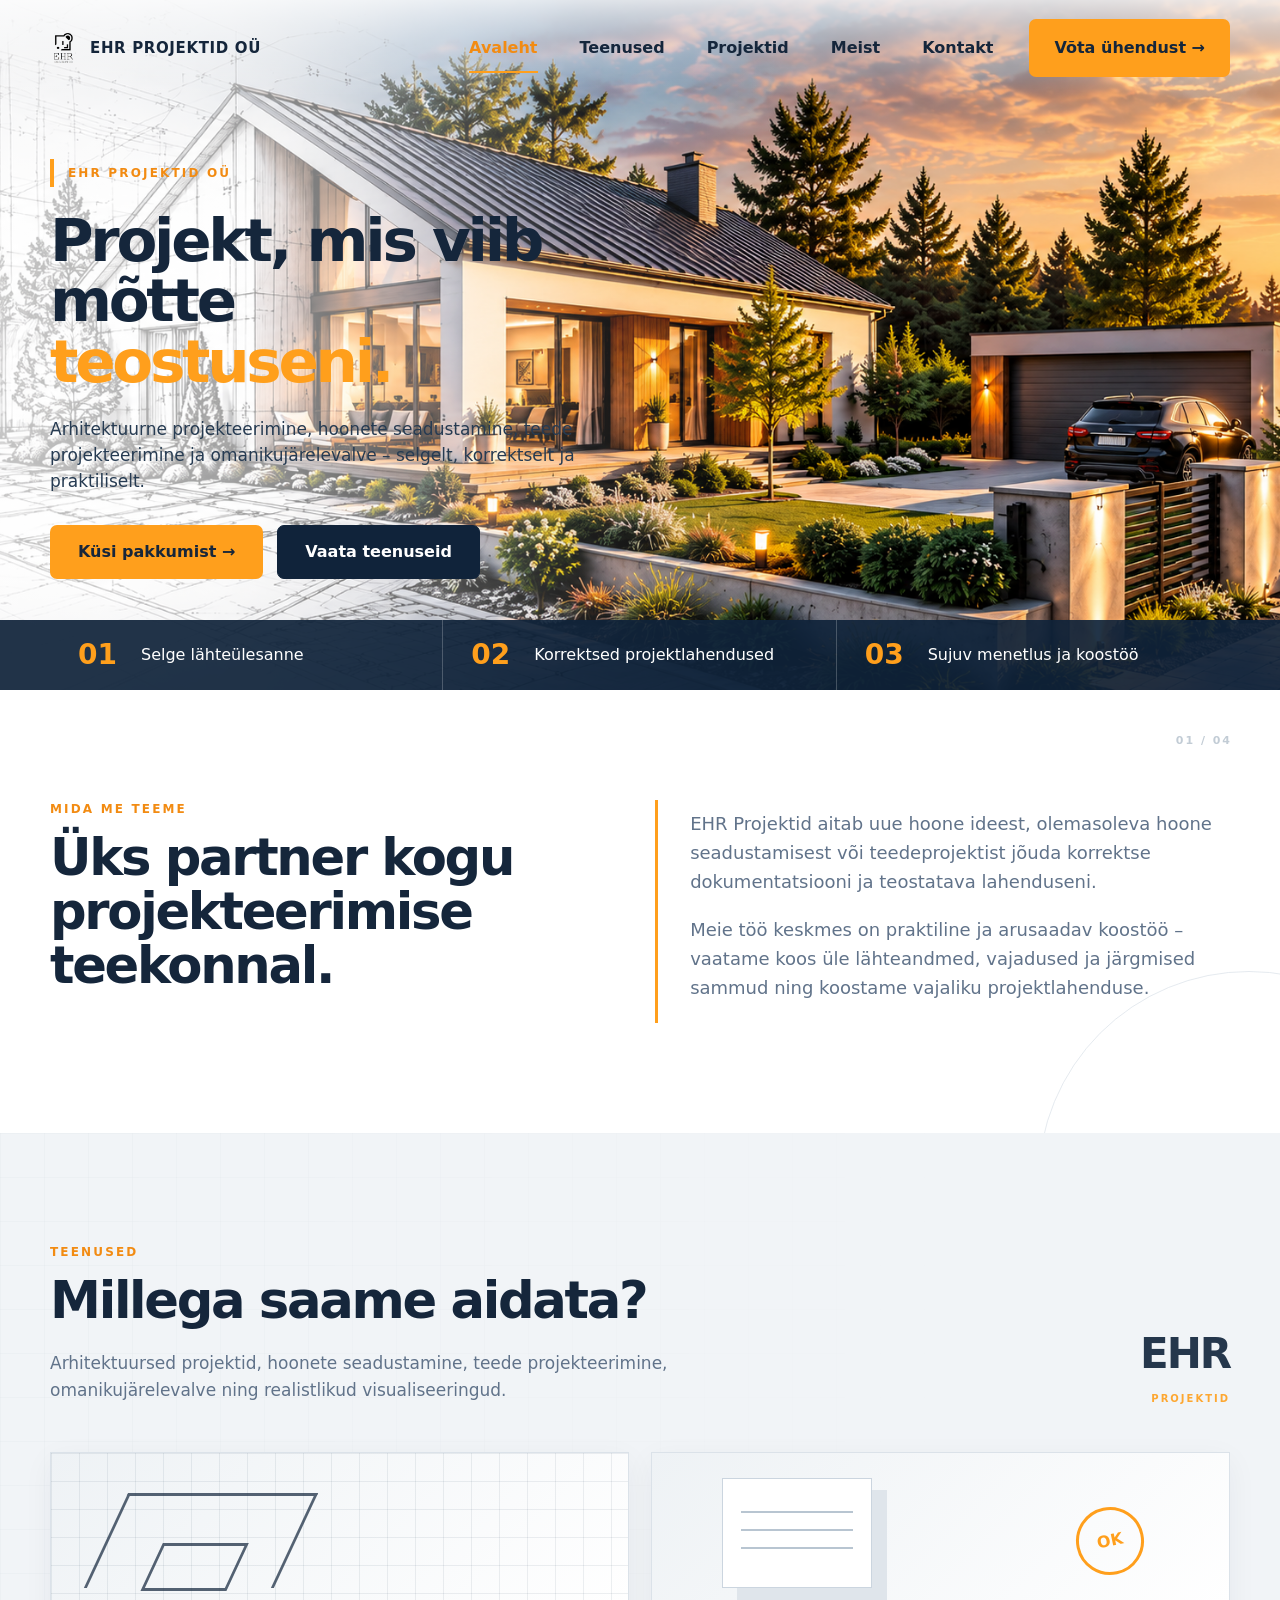
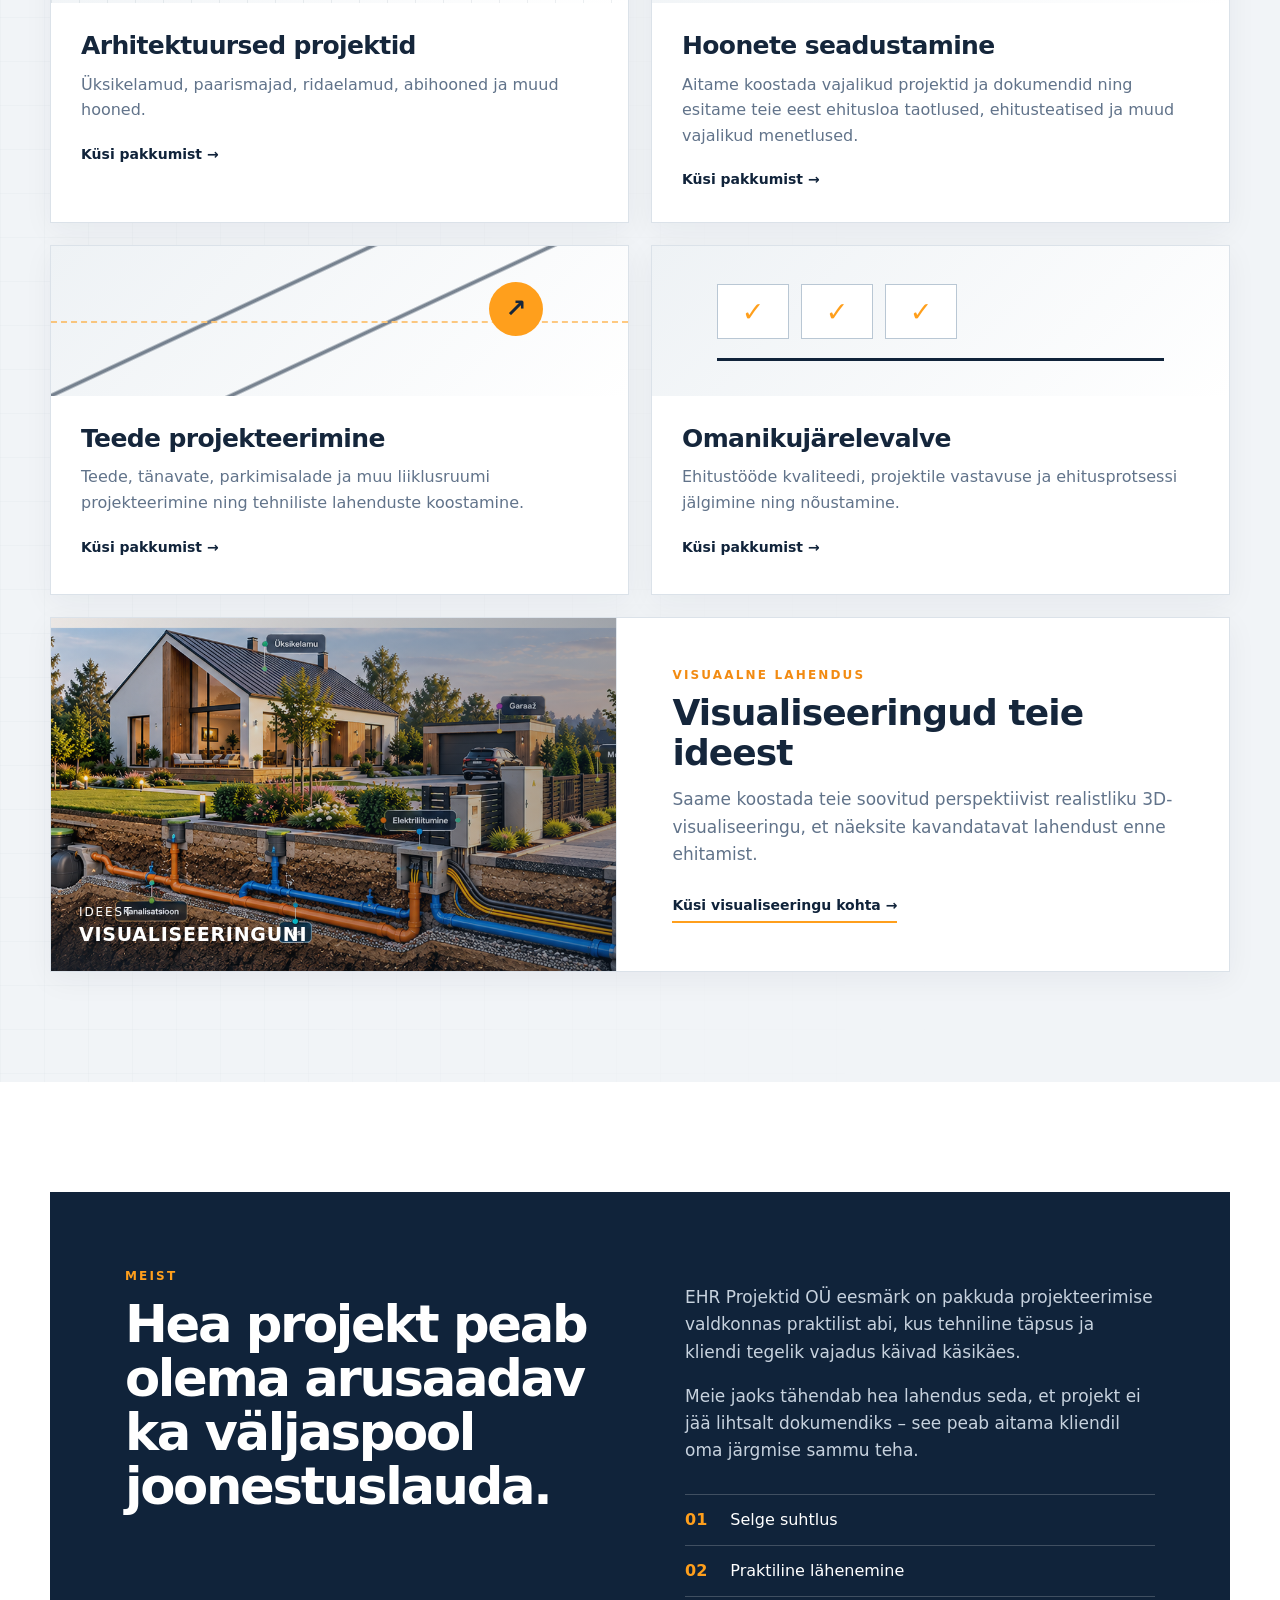
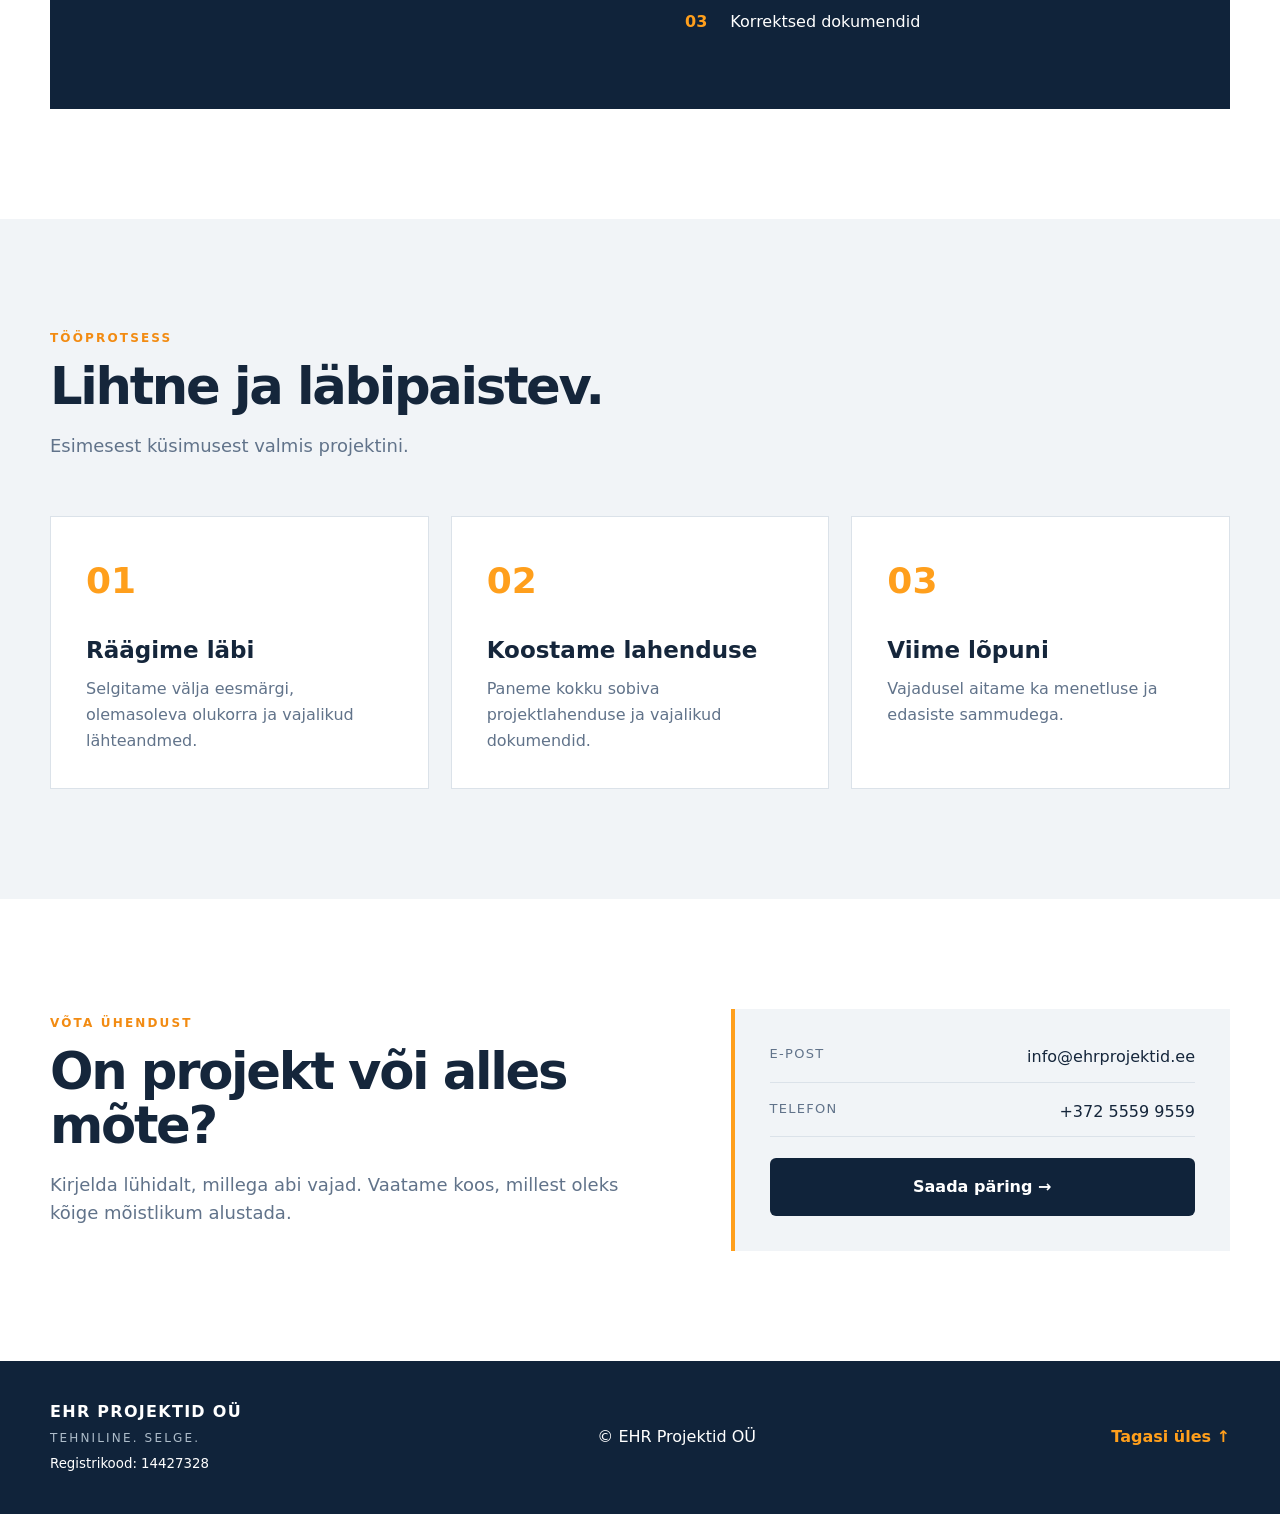
==== commit ef257948: "Add files via upload" ====
--- a/index.html
+++ b/index.html
@@ -3,7 +3,16 @@
 <head>
   <meta charset="UTF-8">
   <meta name="viewport" content="width=device-width, initial-scale=1.0">
-  <meta name="description" content="EHR Projektid OÜ – arhitektuursed projektid, hoonete seadustamine, teede projekteerimine, omanikujärelevalve ja visualiseeringud.">
+  <meta name="description" content="EHR Projektid OÜ – arhitektuursed projektid, hoonete seadustamine, teede projekteerimine, omanikujärelevalve ja 3D-visualiseeringud. Selged ja praktilised projektlahendused.">
+  <meta name="robots" content="index, follow">
+  <meta property="og:type" content="website">
+  <meta property="og:locale" content="et_EE">
+  <meta property="og:title" content="EHR Projektid OÜ | Projekt, mis viib mõtte teostuseni.">
+  <meta property="og:description" content="Arhitektuursed projektid, hoonete seadustamine, teede projekteerimine, omanikujärelevalve ja 3D-visualiseeringud.">
+  <meta property="og:url" content="https://csg5dq8hkc-png.github.io/ehrprojektid/">
+  <meta property="og:image" content="https://csg5dq8hkc-png.github.io/ehrprojektid/hero-sketch-real.png">
+  <meta name="twitter:card" content="summary_large_image">
+  <link rel="canonical" href="https://csg5dq8hkc-png.github.io/ehrprojektid/">
   <title>EHR Projektid OÜ | Projekt, mis viib mõtte teostuseni.</title>
   <link rel="icon" href="ehr-logo.png">
   <link rel="stylesheet" href="style.css">
@@ -194,12 +203,25 @@
 
 <footer>
   <div class="container footer-inner">
-    <div><strong>EHR PROJEKTID OÜ</strong><br><span>TEHNILINE. SELGE.</span></div>
+    <div><strong>EHR PROJEKTID OÜ</strong><br><span>TEHNILINE. SELGE.</span><br><small>Registrikood: 14427328</small></div>
     <div>© EHR Projektid OÜ</div>
     <a href="#avaleht">Tagasi üles ↑</a>
   </div>
 </footer>
 
+
+<script type="application/ld+json">
+{
+  "@context":"https://schema.org",
+  "@type":"ProfessionalService",
+  "name":"EHR Projektid OÜ",
+  "url":"https://csg5dq8hkc-png.github.io/ehrprojektid/",
+  "email":"info@ehrprojektid.ee",
+  "telephone":"+372 5559 9559",
+  "description":"Arhitektuursed projektid, hoonete seadustamine, teede projekteerimine, omanikujärelevalve ja 3D-visualiseeringud.",
+  "identifier": {"@type":"PropertyValue","propertyID":"Registrikood","value":"14427328"}
+}
+</script>
 <script src="script.js"></script>
 </body>
 </html>
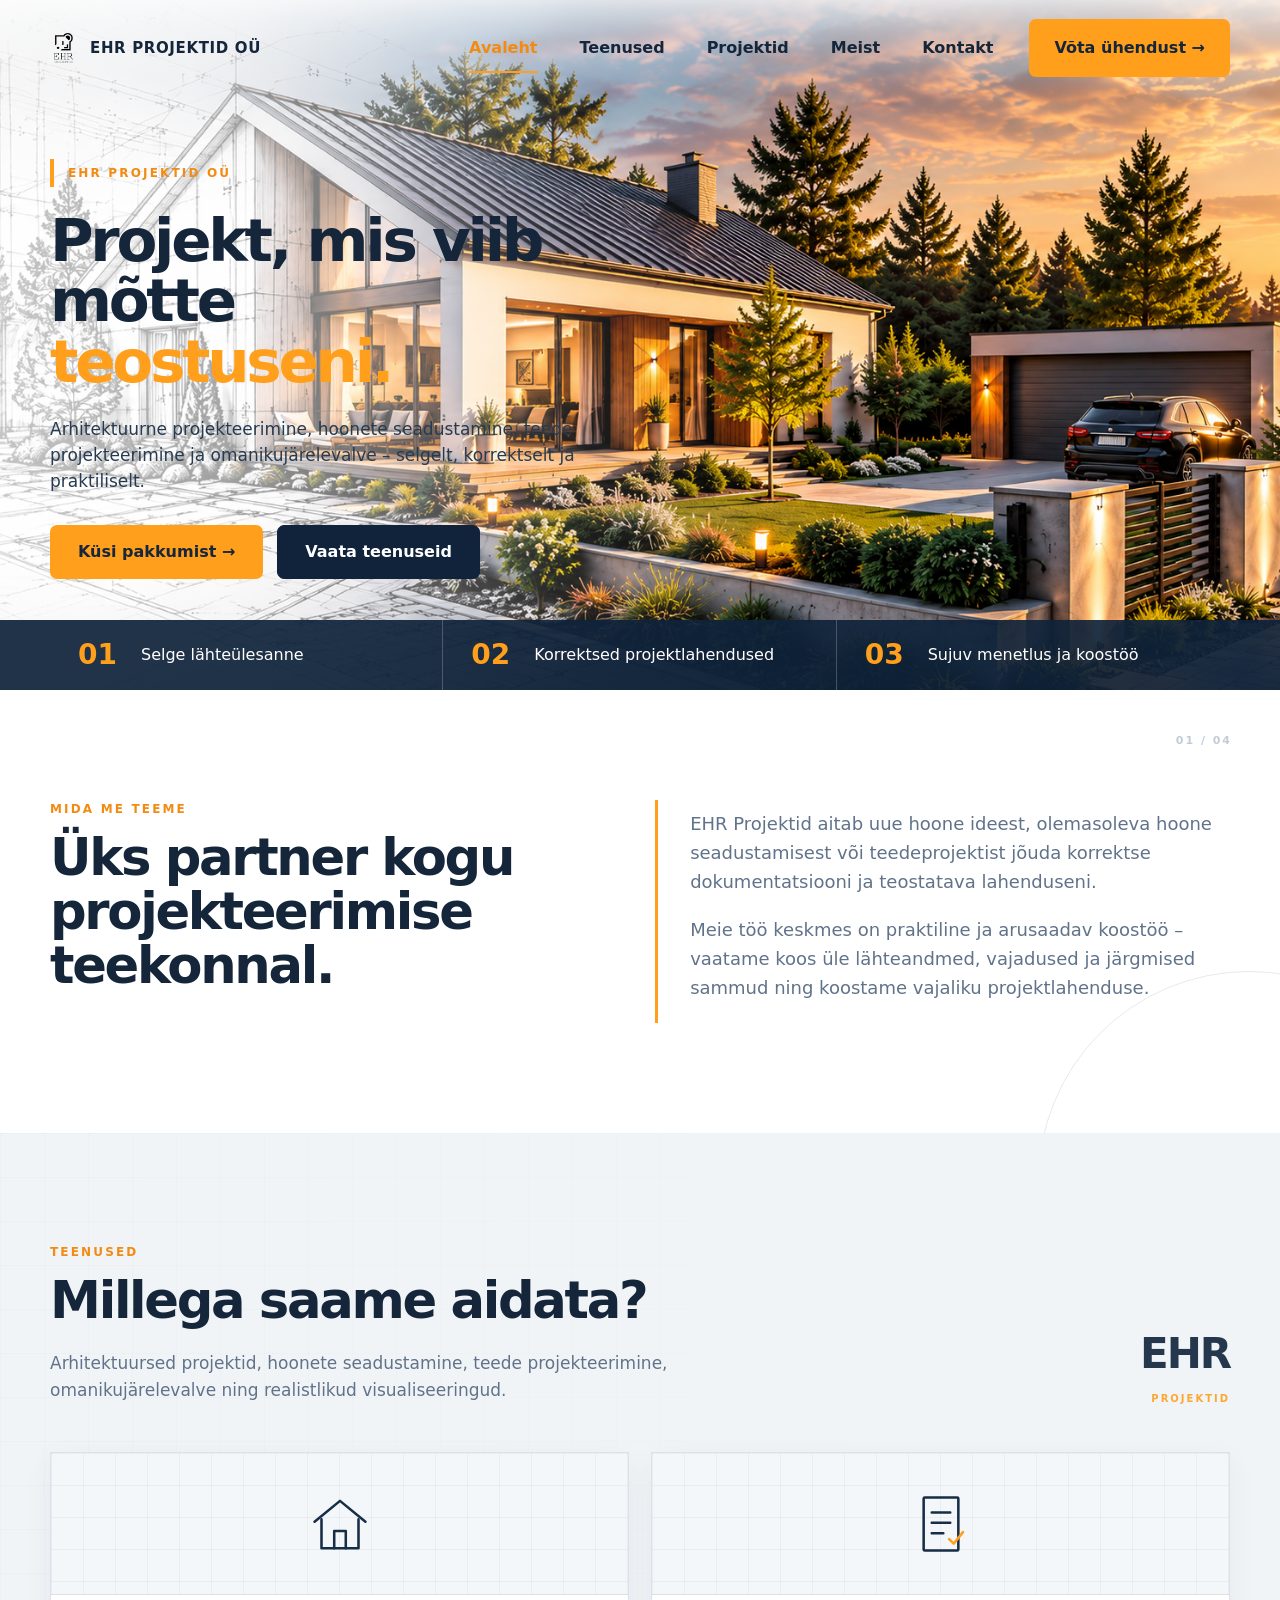
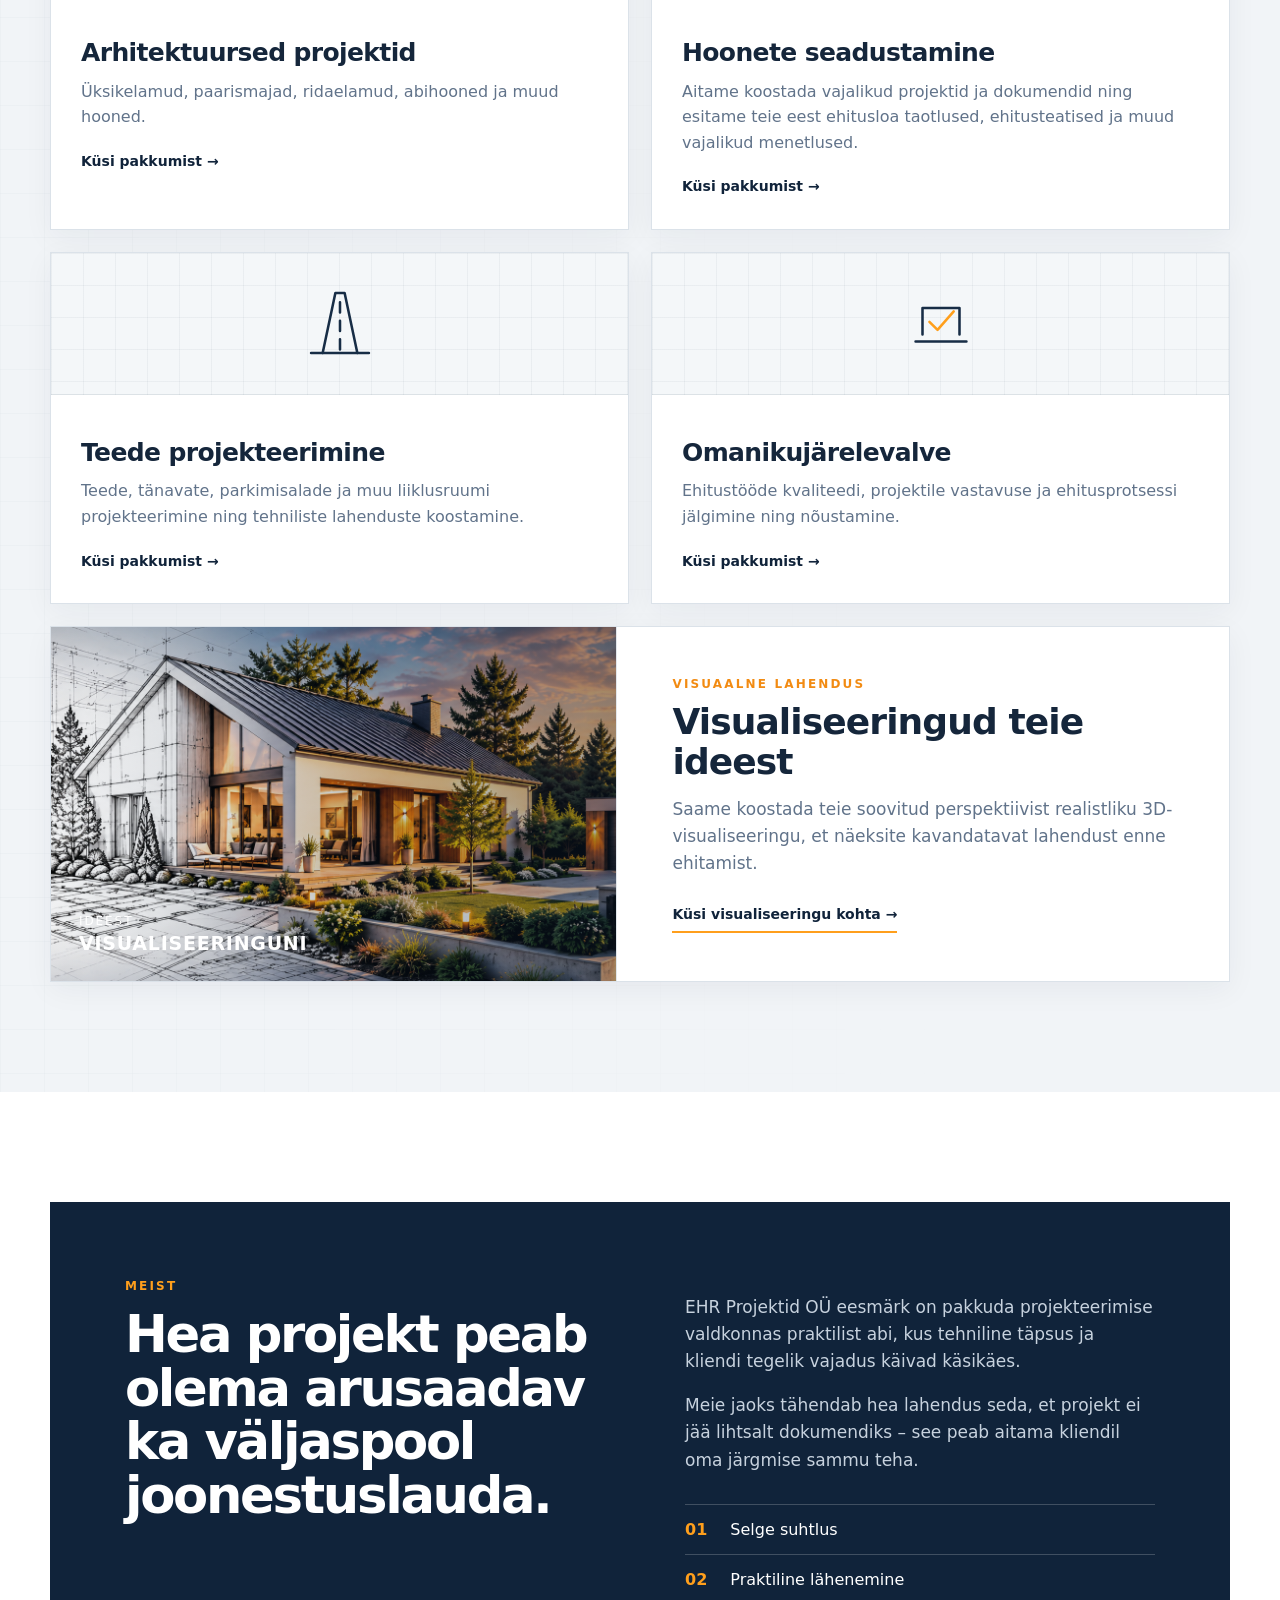
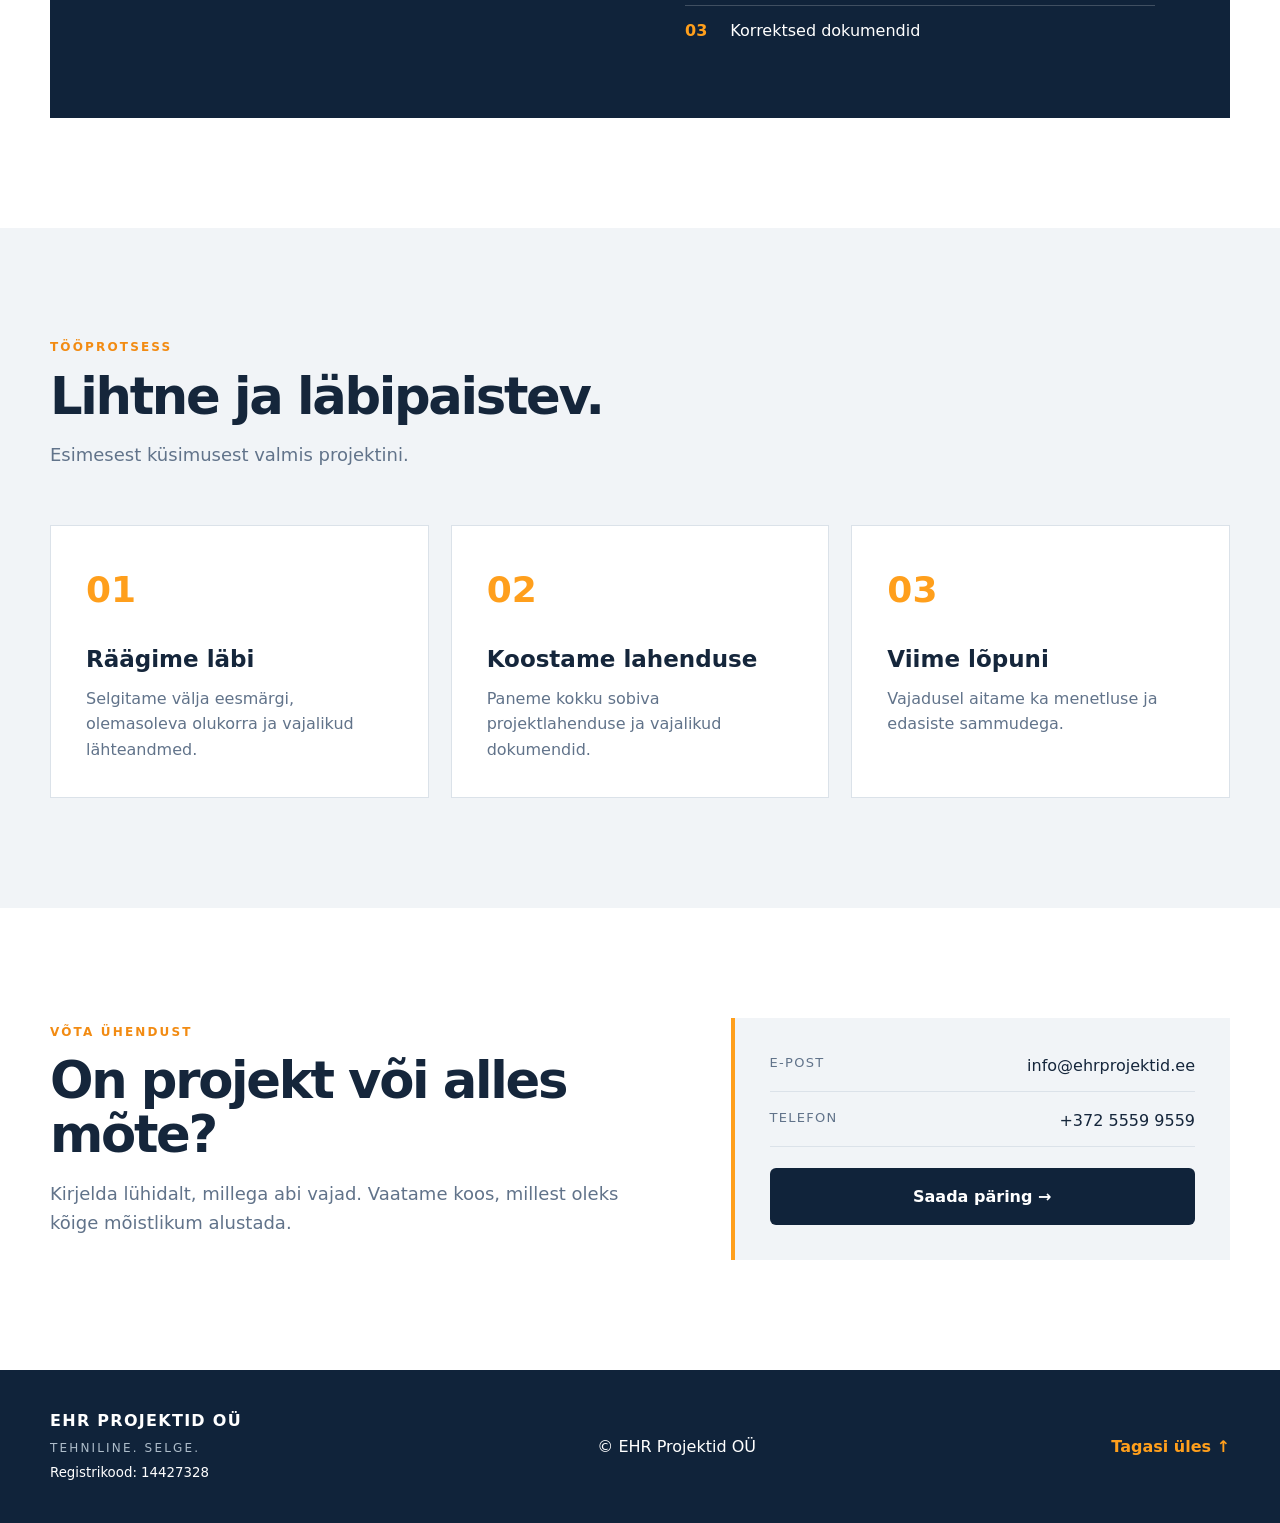
==== commit b33ed851: "Add files via upload" ====
--- a/index.html
+++ b/index.html
@@ -84,10 +84,9 @@
     </div>
 
     <div class="service-grid">
-      <article class="service-card card-architecture">
-        <div class="card-visual">
-          <div class="blueprint blueprint-house"></div>
-          <div class="mini-house"></div>
+      <article class="service-card">
+        <div class="service-icon service-icon-house" aria-hidden="true">
+          <svg viewBox="0 0 64 64"><path d="M10 30 32 12l22 18"/><path d="M16 28v25h32V28"/><path d="M27 53V38h10v15"/></svg>
         </div>
         <div class="card-body">
           <h3>Arhitektuursed projektid</h3>
@@ -96,12 +95,9 @@
         </div>
       </article>
 
-      <article class="service-card card-legal">
-        <div class="card-visual">
-          <div class="document-stack">
-            <i></i><i></i><i></i>
-          </div>
-          <div class="stamp">OK</div>
+      <article class="service-card">
+        <div class="service-icon service-icon-doc" aria-hidden="true">
+          <svg viewBox="0 0 64 64"><rect x="17" y="9" width="30" height="46" rx="1"/><path d="M24 22h16M24 31h16M24 40h10"/><path d="m39 45 4 4 8-10"/></svg>
         </div>
         <div class="card-body">
           <h3>Hoonete seadustamine</h3>
@@ -110,10 +106,9 @@
         </div>
       </article>
 
-      <article class="service-card card-roads">
-        <div class="card-visual">
-          <div class="road-lines"></div>
-          <div class="road-pin">↗</div>
+      <article class="service-card">
+        <div class="service-icon service-icon-road" aria-hidden="true">
+          <svg viewBox="0 0 64 64"><path d="M17 58 28 6h8l11 52"/><path d="M32 14v9M32 30v9M32 46v9"/><path d="M7 58h50"/></svg>
         </div>
         <div class="card-body">
           <h3>Teede projekteerimine</h3>
@@ -122,12 +117,9 @@
         </div>
       </article>
 
-      <article class="service-card card-supervision">
-        <div class="card-visual">
-          <div class="check-grid">
-            <span>✓</span><span>✓</span><span>✓</span>
-          </div>
-          <div class="level-line"></div>
+      <article class="service-card">
+        <div class="service-icon service-icon-check" aria-hidden="true">
+          <svg viewBox="0 0 64 64"><path d="M10 48h44M16 42V19h32v23"/><path d="m22 31 7 7 14-16"/></svg>
         </div>
         <div class="card-body">
           <h3>Omanikujärelevalve</h3>
@@ -138,7 +130,7 @@
 
       <article class="service-card service-feature">
         <div class="feature-image">
-          <img src="visualiseering.png" alt="EHR Projektid 3D-visualiseering">
+          <img src="visualiseering-house.png" alt="Arhitektuurne 3D-visualiseering eramajast">
           <div class="feature-image-label">IDEEST<br><strong>VISUALISEERINGUNI</strong></div>
         </div>
         <div class="feature-copy">
@@ -150,7 +142,6 @@
           </div>
         </div>
       </article>
-    </div>
   </div>
 </section>
 
--- a/style.css
+++ b/style.css
@@ -131,3 +131,26 @@
   .feature-copy{padding:32px 25px;display:block}.feature-copy .card-number{margin-bottom:10px}
   .about-panel{padding:38px 28px}.footer-inner{flex-direction:column;align-items:flex-start}
 }
+
+/* V3.1 – cleaner service cards: no generic pseudo-images */
+.service-card:not(.service-feature) { overflow:hidden; }
+.service-card:not(.service-feature) .card-body { padding-top: 34px; }
+.service-icon {
+  height: 142px;
+  display:flex;
+  align-items:center;
+  justify-content:center;
+  background:
+    linear-gradient(rgba(18,39,63,.045) 1px, transparent 1px),
+    linear-gradient(90deg, rgba(18,39,63,.045) 1px, transparent 1px),
+    #f4f7f9;
+  background-size: 32px 32px;
+  border-bottom:1px solid rgba(18,39,63,.10);
+}
+.service-icon svg { width:74px; height:74px; fill:none; stroke:#172d46; stroke-width:2.2; stroke-linecap:round; stroke-linejoin:round; }
+.service-icon svg path:nth-last-child(1) { }
+.service-icon-house svg path:first-child,
+.service-icon-road svg path:first-child { stroke:#172d46; }
+.service-icon-doc svg path:last-child { stroke:#ff9f1c; }
+.service-icon-check svg path:last-child { stroke:#ff9f1c; }
+.service-feature .feature-image img { object-position:center 48%; }
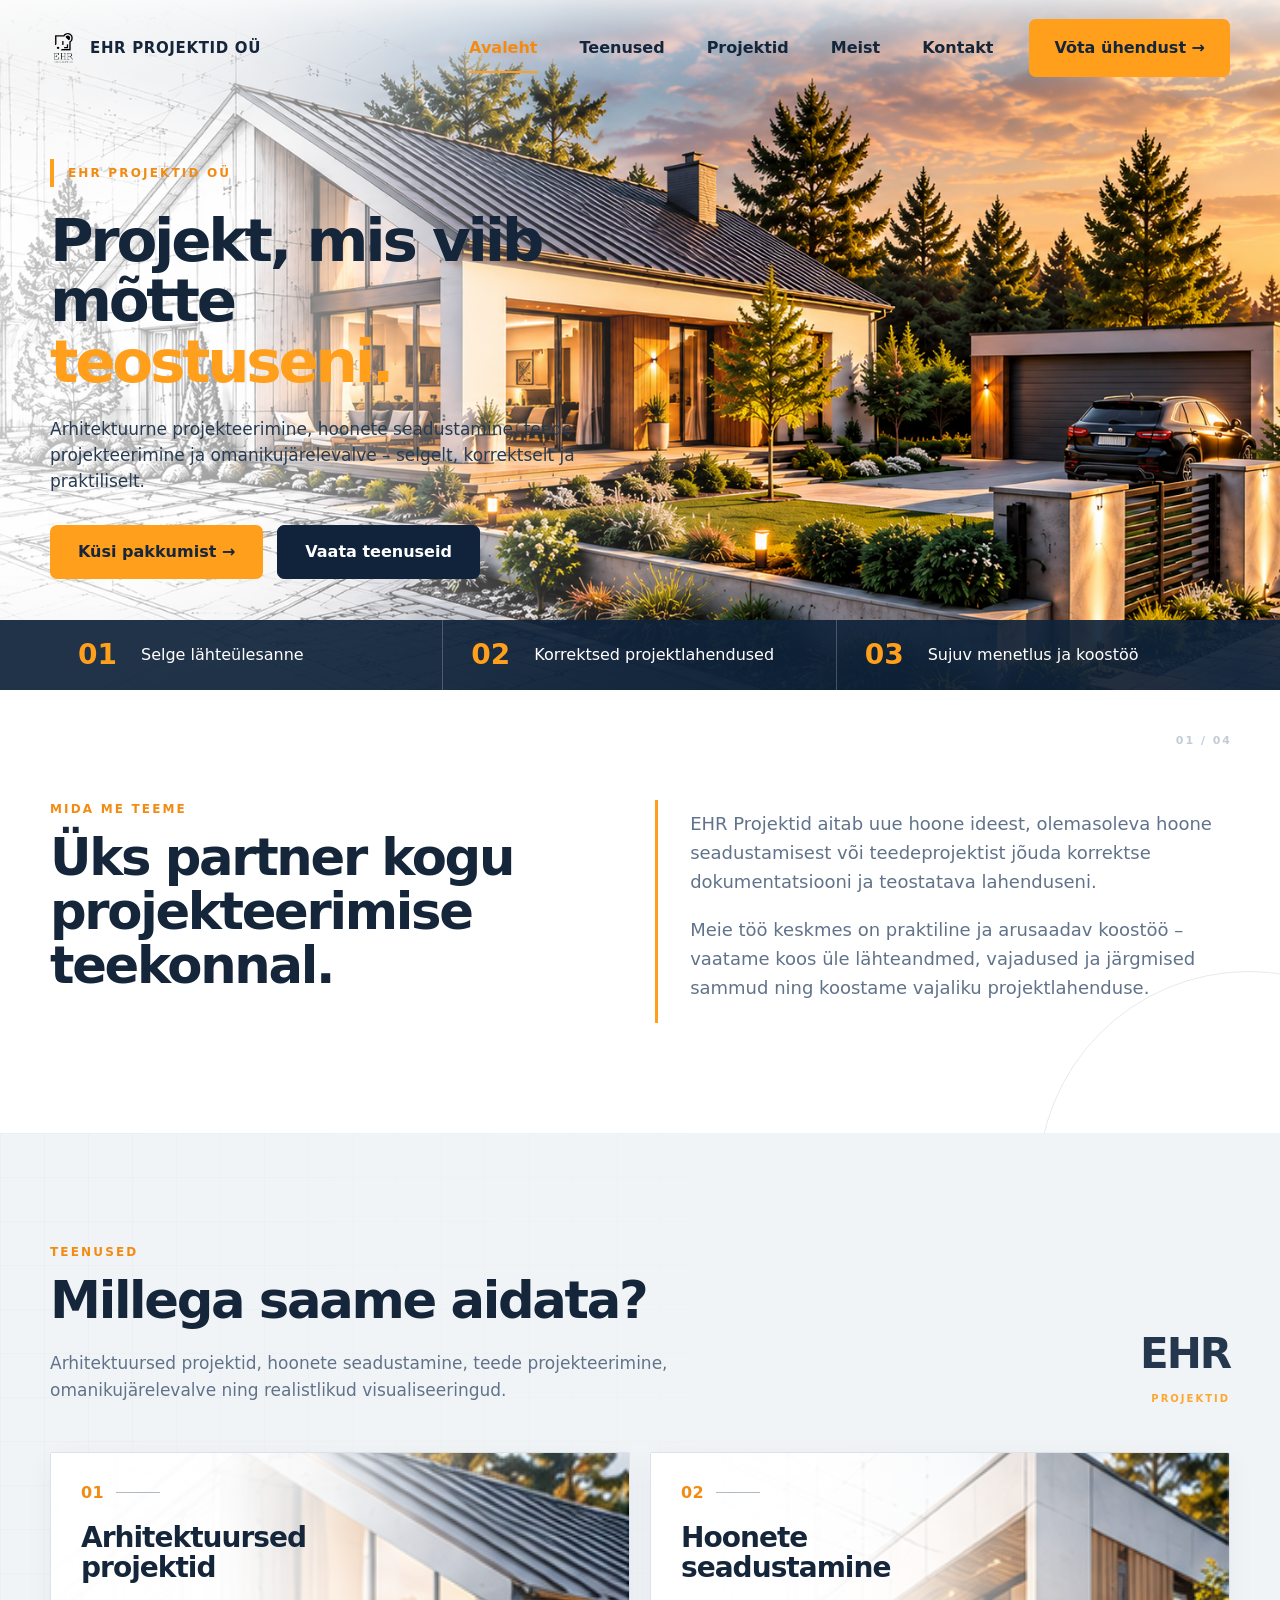
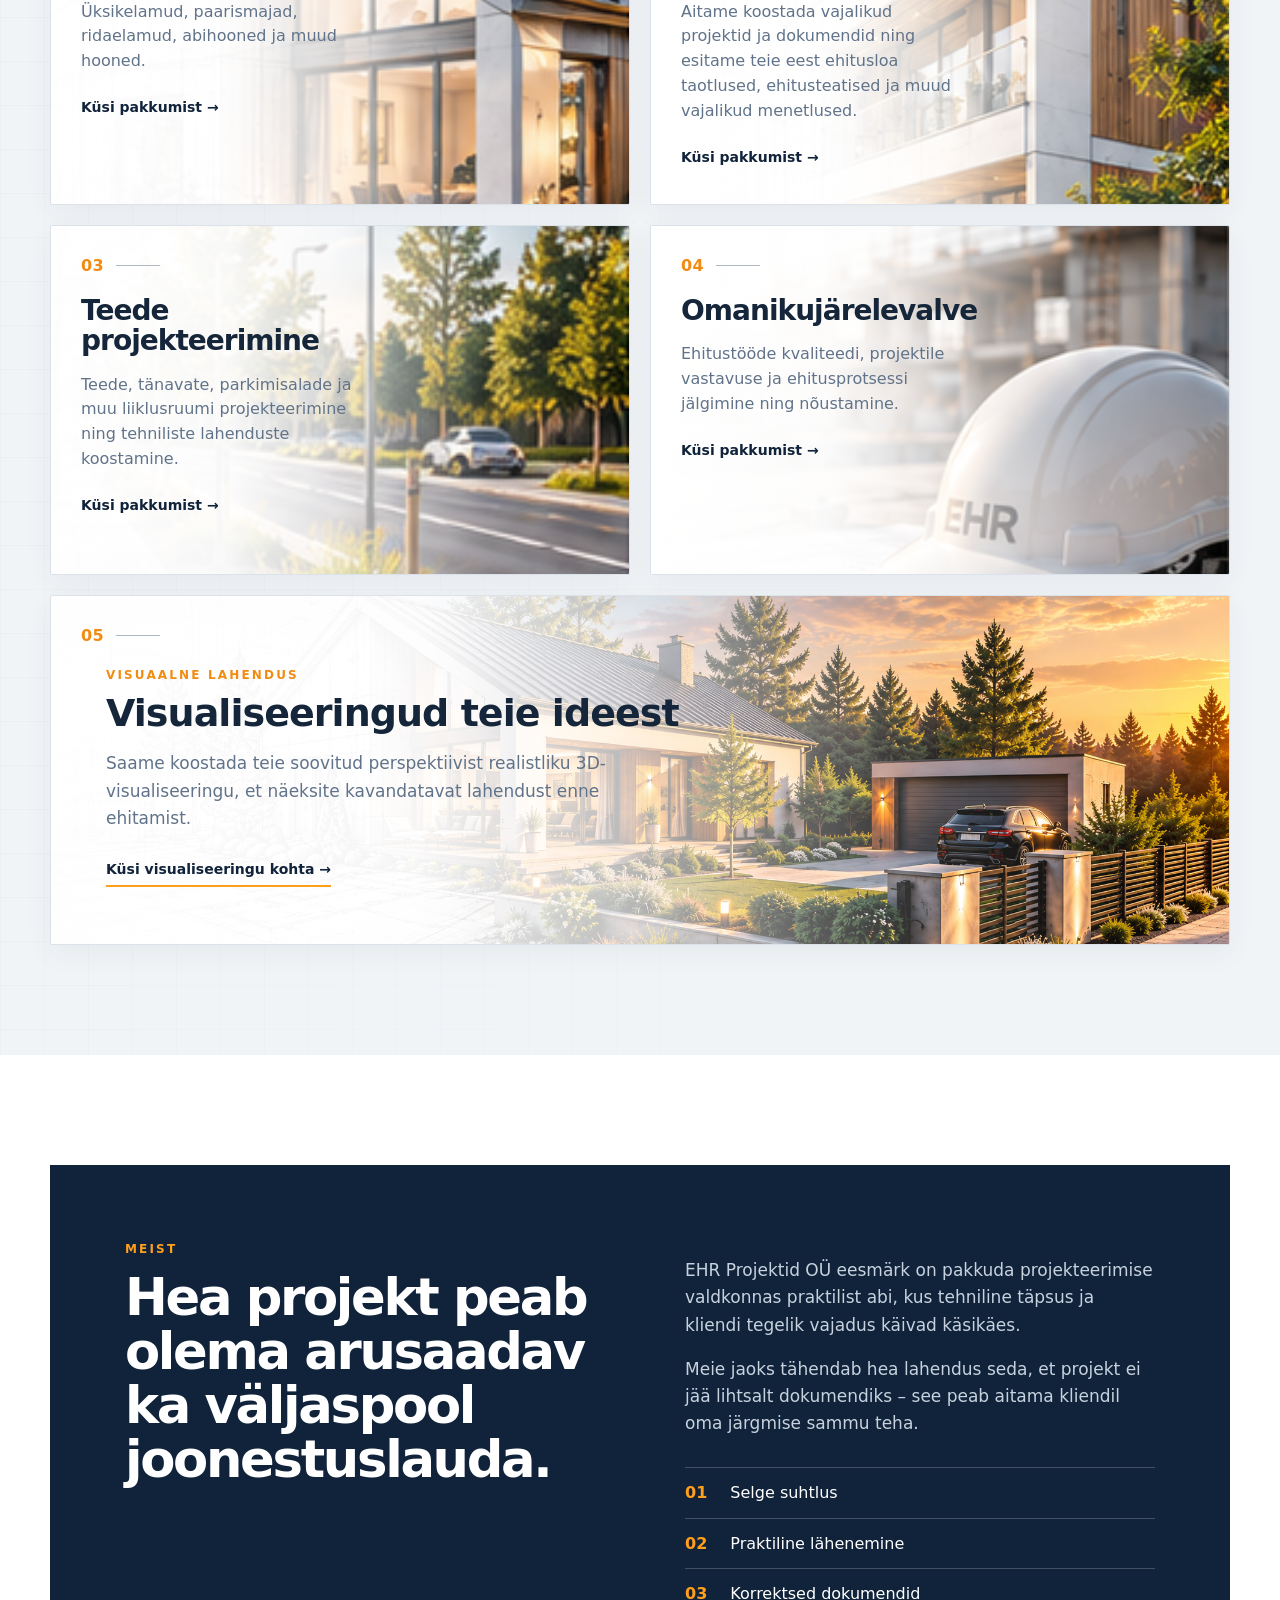
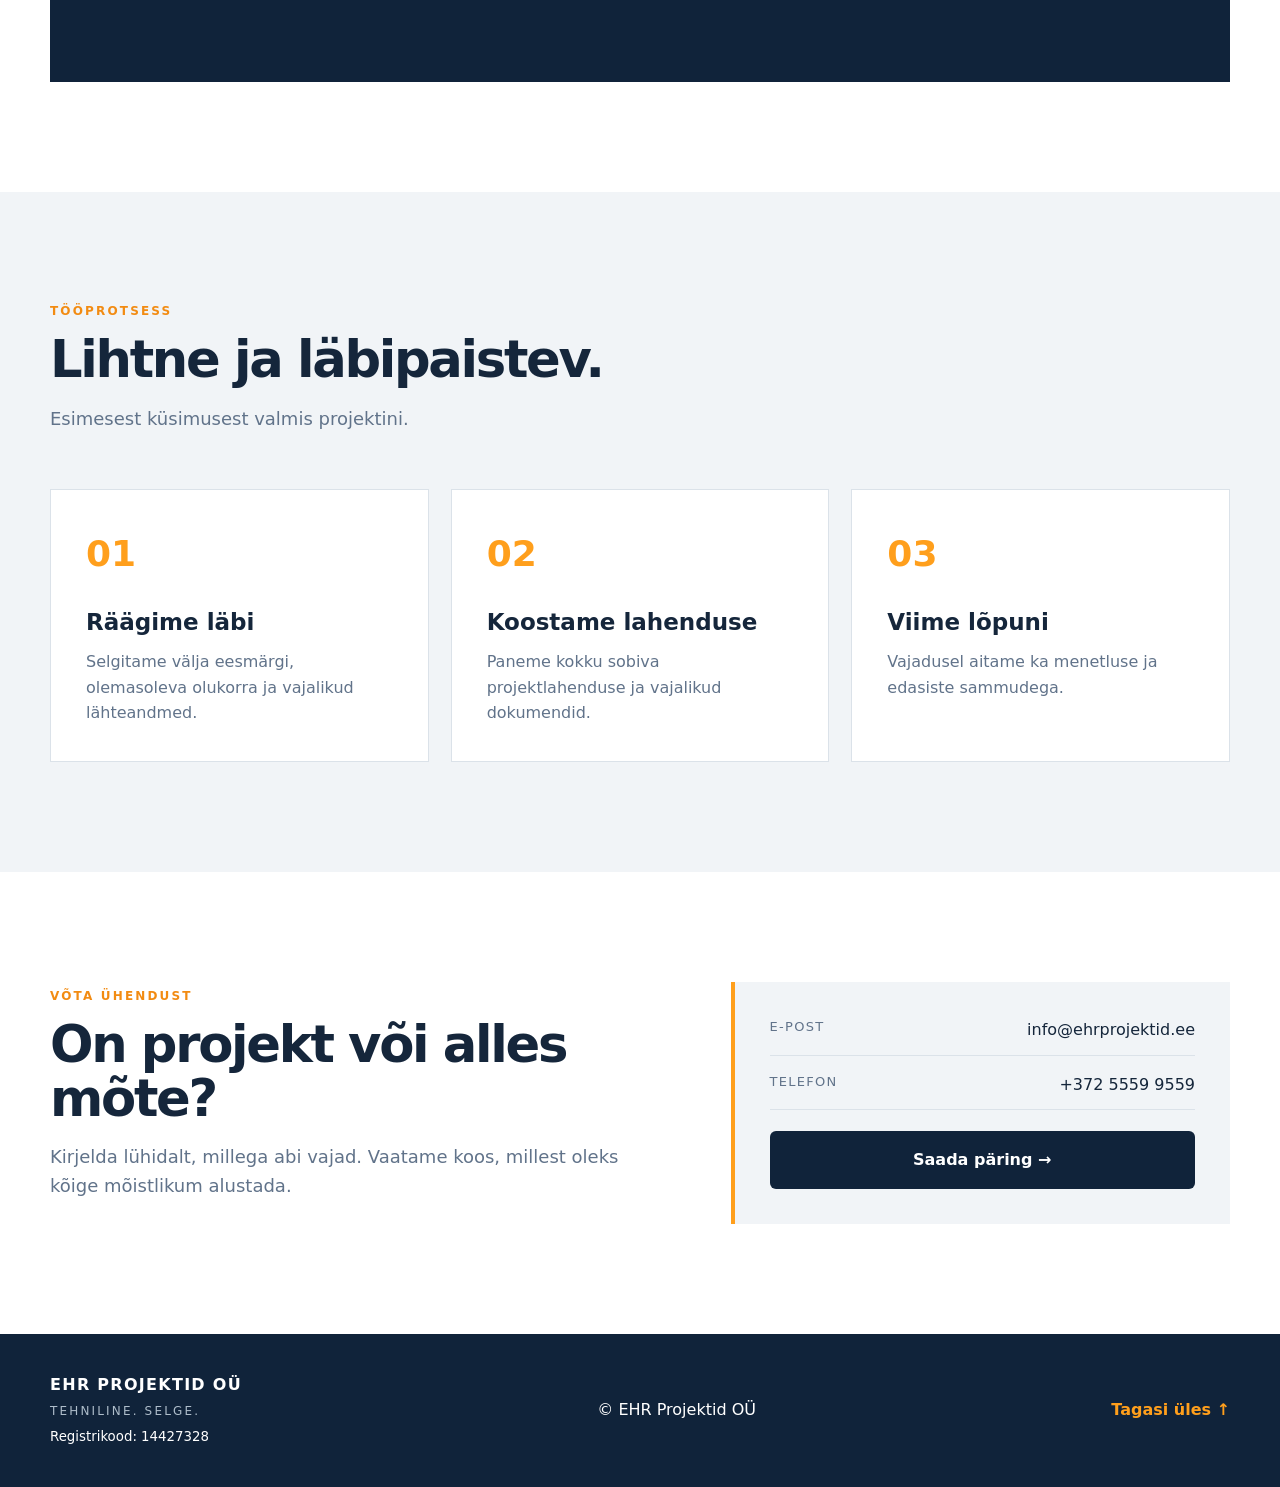
==== commit 6ba6efd1: "Add files via upload" ====
--- a/index.html
+++ b/index.html
@@ -84,10 +84,8 @@
     </div>
 
     <div class="service-grid">
-      <article class="service-card">
-        <div class="service-icon service-icon-house" aria-hidden="true">
-          <svg viewBox="0 0 64 64"><path d="M10 30 32 12l22 18"/><path d="M16 28v25h32V28"/><path d="M27 53V38h10v15"/></svg>
-        </div>
+      <article class="service-card service-photo service-architecture">
+        <div class="service-number">01</div>
         <div class="card-body">
           <h3>Arhitektuursed projektid</h3>
           <p>Üksikelamud, paarismajad, ridaelamud, abihooned ja muud hooned.</p>
@@ -95,10 +93,8 @@
         </div>
       </article>
 
-      <article class="service-card">
-        <div class="service-icon service-icon-doc" aria-hidden="true">
-          <svg viewBox="0 0 64 64"><rect x="17" y="9" width="30" height="46" rx="1"/><path d="M24 22h16M24 31h16M24 40h10"/><path d="m39 45 4 4 8-10"/></svg>
-        </div>
+      <article class="service-card service-photo service-legalization">
+        <div class="service-number">02</div>
         <div class="card-body">
           <h3>Hoonete seadustamine</h3>
           <p>Aitame koostada vajalikud projektid ja dokumendid ning esitame teie eest ehitusloa taotlused, ehitusteatised ja muud vajalikud menetlused.</p>
@@ -106,10 +102,8 @@
         </div>
       </article>
 
-      <article class="service-card">
-        <div class="service-icon service-icon-road" aria-hidden="true">
-          <svg viewBox="0 0 64 64"><path d="M17 58 28 6h8l11 52"/><path d="M32 14v9M32 30v9M32 46v9"/><path d="M7 58h50"/></svg>
-        </div>
+      <article class="service-card service-photo service-road">
+        <div class="service-number">03</div>
         <div class="card-body">
           <h3>Teede projekteerimine</h3>
           <p>Teede, tänavate, parkimisalade ja muu liiklusruumi projekteerimine ning tehniliste lahenduste koostamine.</p>
@@ -117,10 +111,8 @@
         </div>
       </article>
 
-      <article class="service-card">
-        <div class="service-icon service-icon-check" aria-hidden="true">
-          <svg viewBox="0 0 64 64"><path d="M10 48h44M16 42V19h32v23"/><path d="m22 31 7 7 14-16"/></svg>
-        </div>
+      <article class="service-card service-photo service-supervision">
+        <div class="service-number">04</div>
         <div class="card-body">
           <h3>Omanikujärelevalve</h3>
           <p>Ehitustööde kvaliteedi, projektile vastavuse ja ehitusprotsessi jälgimine ning nõustamine.</p>
@@ -128,11 +120,8 @@
         </div>
       </article>
 
-      <article class="service-card service-feature">
-        <div class="feature-image">
-          <img src="visualiseering-house.png" alt="Arhitektuurne 3D-visualiseering eramajast">
-          <div class="feature-image-label">IDEEST<br><strong>VISUALISEERINGUNI</strong></div>
-        </div>
+      <article class="service-card service-feature service-photo service-visualisation">
+        <div class="service-number">05</div>
         <div class="feature-copy">
           <div>
             <div class="section-kicker">VISUAALNE LAHENDUS</div>
--- a/style.css
+++ b/style.css
@@ -132,25 +132,17 @@
   .about-panel{padding:38px 28px}.footer-inner{flex-direction:column;align-items:flex-start}
 }
 
-/* V3.1 – cleaner service cards: no generic pseudo-images */
-.service-card:not(.service-feature) { overflow:hidden; }
-.service-card:not(.service-feature) .card-body { padding-top: 34px; }
-.service-icon {
-  height: 142px;
-  display:flex;
-  align-items:center;
-  justify-content:center;
-  background:
-    linear-gradient(rgba(18,39,63,.045) 1px, transparent 1px),
-    linear-gradient(90deg, rgba(18,39,63,.045) 1px, transparent 1px),
-    #f4f7f9;
-  background-size: 32px 32px;
-  border-bottom:1px solid rgba(18,39,63,.10);
-}
-.service-icon svg { width:74px; height:74px; fill:none; stroke:#172d46; stroke-width:2.2; stroke-linecap:round; stroke-linejoin:round; }
-.service-icon svg path:nth-last-child(1) { }
-.service-icon-house svg path:first-child,
-.service-icon-road svg path:first-child { stroke:#172d46; }
-.service-icon-doc svg path:last-child { stroke:#ff9f1c; }
-.service-icon-check svg path:last-child { stroke:#ff9f1c; }
-.service-feature .feature-image img { object-position:center 48%; }
+
+/* Final service-card direction: real architectural imagery, not abstract icons */
+.service-grid{gap:20px}
+.service-card.service-photo{min-height:350px;display:block;position:relative;background-color:#fff;background-repeat:no-repeat;background-size:cover;background-position:center;overflow:hidden;border-radius:2px}
+.service-card.service-photo::before{content:"";position:absolute;inset:0;background:linear-gradient(90deg,rgba(255,255,255,.99) 0%,rgba(255,255,255,.96) 31%,rgba(255,255,255,.74) 48%,rgba(255,255,255,.12) 76%,rgba(255,255,255,0) 100%);z-index:0}
+.service-architecture{background-image:url('service-architecture.png')}
+.service-legalization{background-image:url('service-legalization.png')}
+.service-road{background-image:url('service-road.png')}
+.service-supervision{background-image:url('service-supervision.png')}
+.service-number{position:absolute;left:30px;top:27px;z-index:2;color:var(--orange2);font-weight:900;font-size:16px;letter-spacing:.03em}.service-number::after{content:"";display:inline-block;width:44px;border-top:1px solid #aeb9c4;margin:0 0 5px 12px}
+.service-photo .card-body{position:relative;z-index:2;width:59%;padding:70px 28px 35px 30px}.service-photo .card-body h3{font-size:28px;line-height:1.08;margin:0 0 16px;letter-spacing:-.035em}.service-photo .card-body p{font-size:16px;line-height:1.55;margin-bottom:20px}.service-photo .card-body a{font-size:14px;font-weight:850}.service-photo:hover{transform:translateY(-3px);box-shadow:0 18px 38px rgba(16,35,58,.12)}
+.service-visualisation{grid-column:1/-1;min-height:345px;background-image:url('hero-sketch-real.png');background-position:center right}.service-visualisation::before{background:linear-gradient(90deg,rgba(255,255,255,.99) 0%,rgba(255,255,255,.96) 31%,rgba(255,255,255,.72) 51%,rgba(255,255,255,.10) 78%,rgba(255,255,255,0) 100%)}.service-visualisation .feature-copy{position:relative;z-index:2;width:56%;height:100%;min-height:345px;background:transparent;border:0;padding:70px 30px 40px 55px;display:block}.service-visualisation .feature-copy h3{font-size:38px;line-height:1.08;margin:8px 0 16px}.service-visualisation .feature-copy p{font-size:17px;max-width:570px}.service-visualisation .service-number{left:30px}.service-visualisation .section-kicker{margin-top:0}
+@media(max-width:900px){.service-photo .card-body{width:70%;padding-left:26px}.service-visualisation{grid-column:auto}.service-visualisation .feature-copy{width:75%;padding-left:45px}}
+@media(max-width:560px){.service-card.service-photo{min-height:330px}.service-card.service-photo::before{background:linear-gradient(90deg,rgba(255,255,255,.98) 0%,rgba(255,255,255,.91) 55%,rgba(255,255,255,.20) 100%)}.service-photo .card-body{width:88%;padding:68px 22px 28px}.service-photo .card-body h3{font-size:25px}.service-visualisation .feature-copy{width:90%;padding:68px 25px 30px}.service-visualisation .feature-copy h3{font-size:31px}}
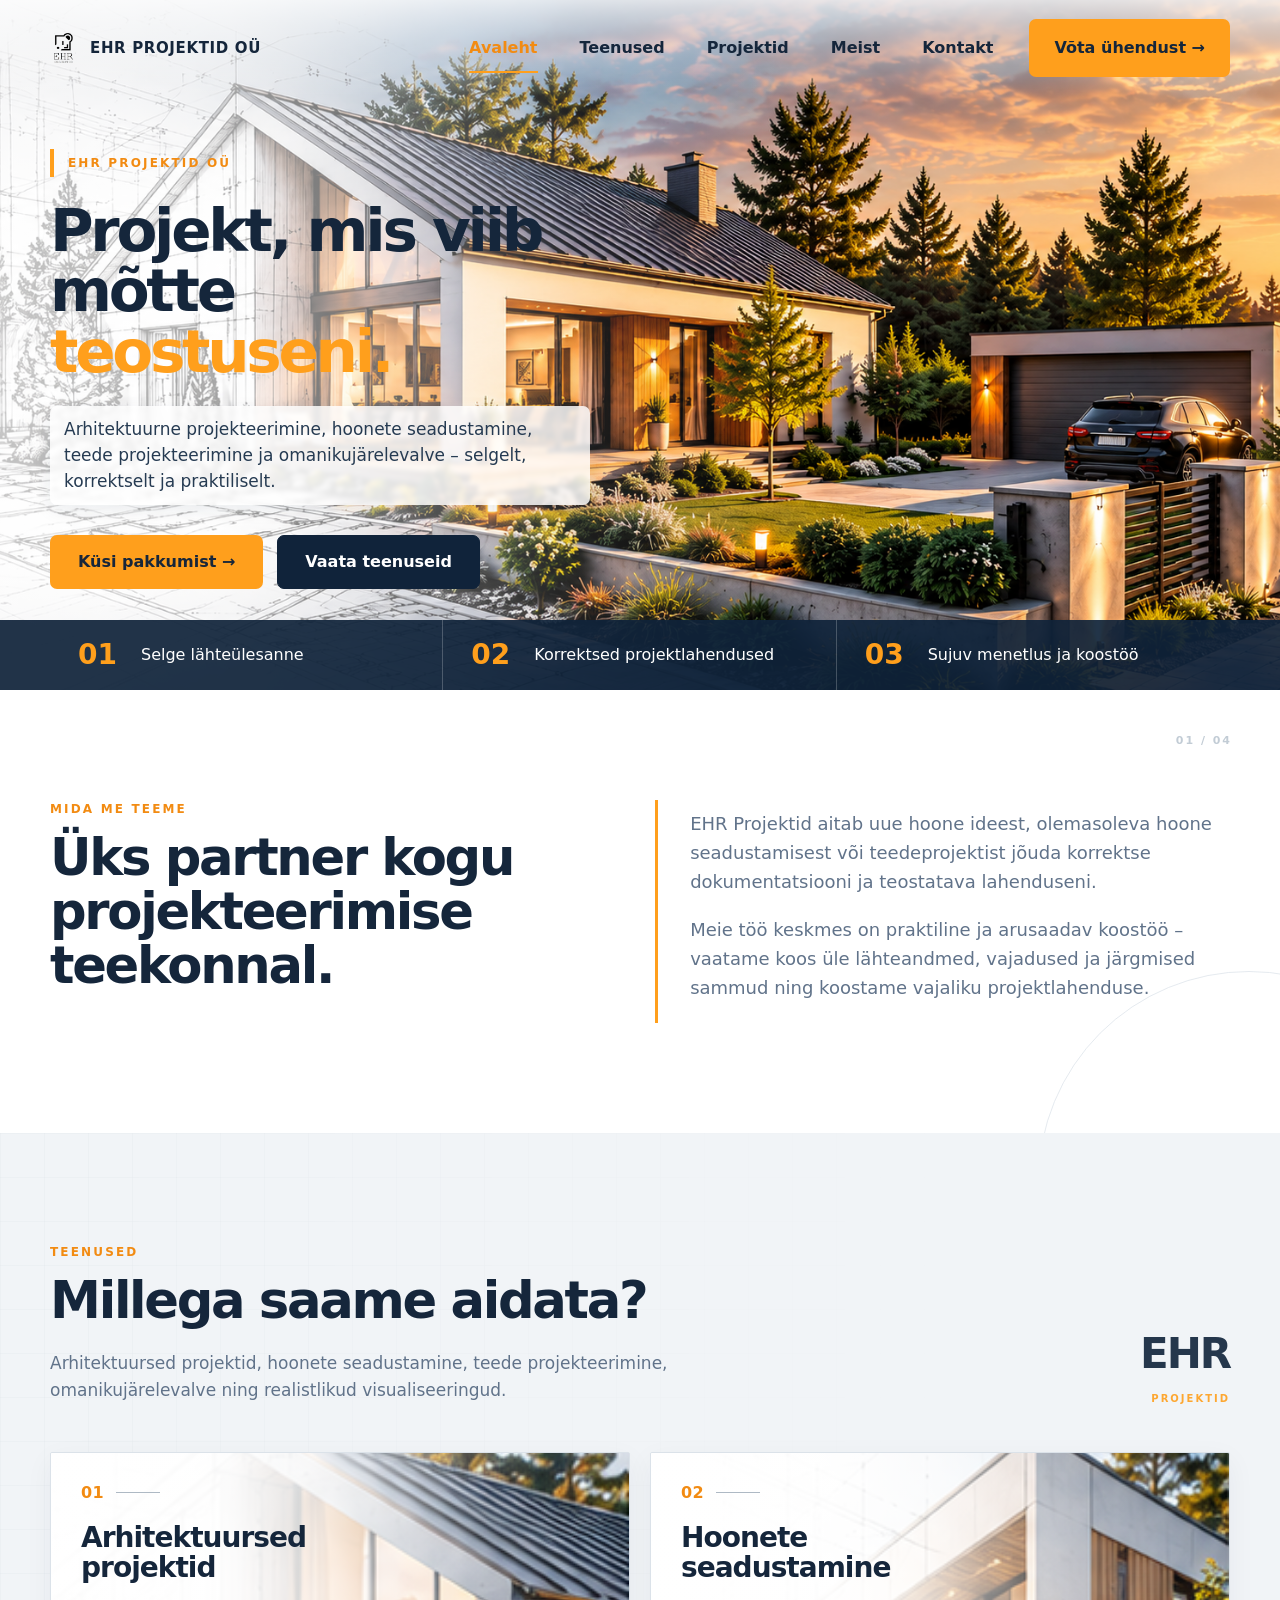
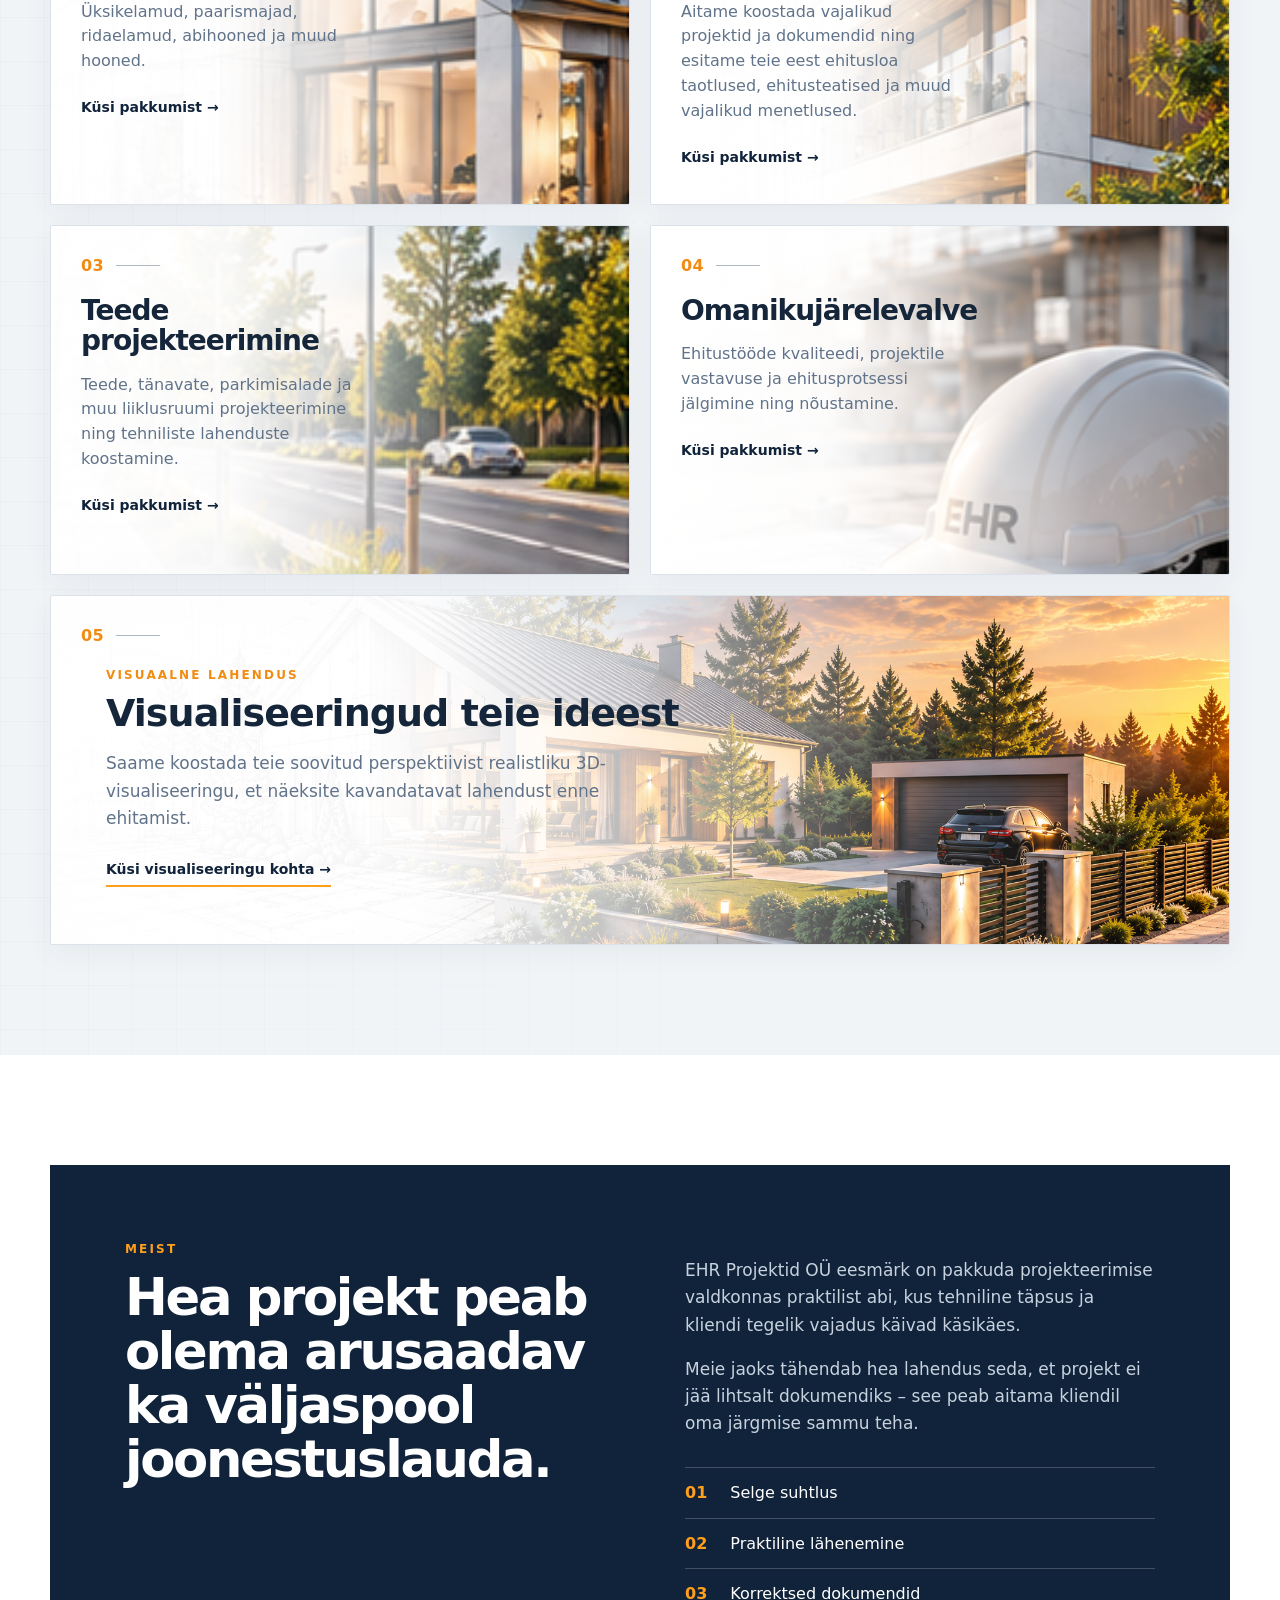
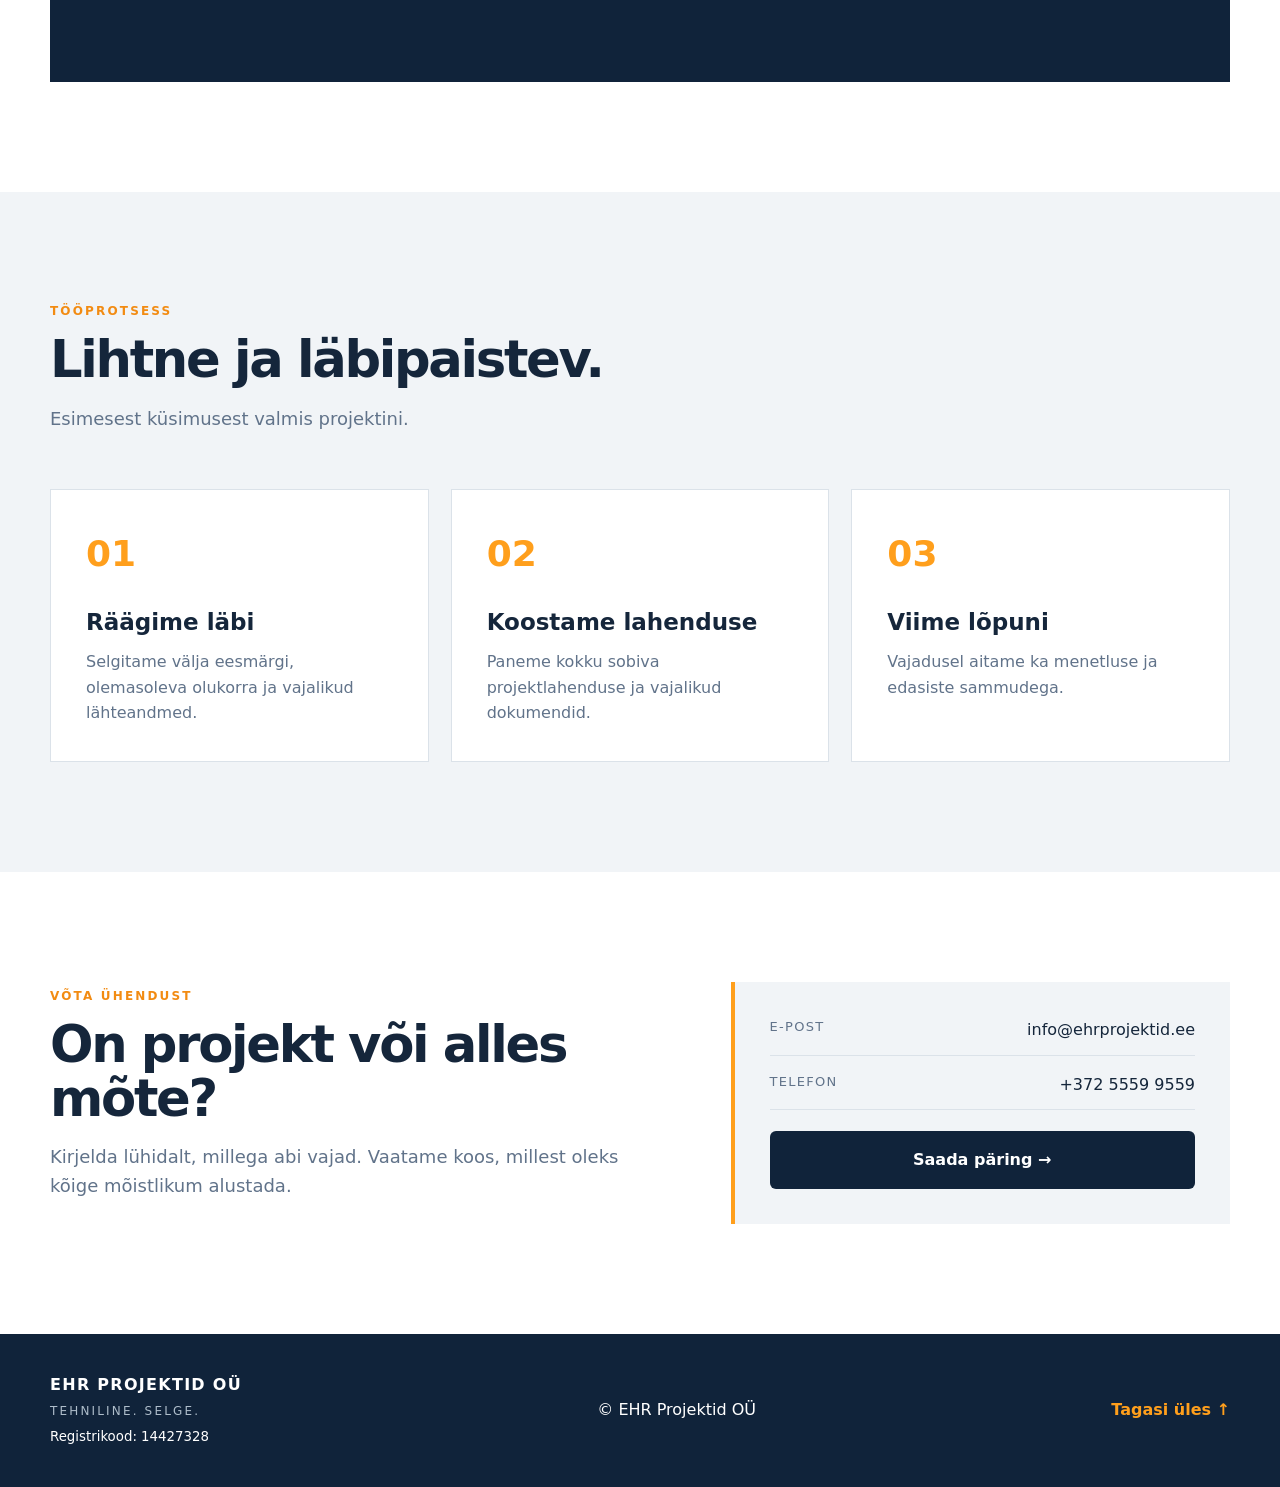
==== commit f6ae8df6: "Add files via upload" ====
--- a/index.html
+++ b/index.html
@@ -9,10 +9,10 @@
   <meta property="og:locale" content="et_EE">
   <meta property="og:title" content="EHR Projektid OÜ | Projekt, mis viib mõtte teostuseni.">
   <meta property="og:description" content="Arhitektuursed projektid, hoonete seadustamine, teede projekteerimine, omanikujärelevalve ja 3D-visualiseeringud.">
-  <meta property="og:url" content="https://csg5dq8hkc-png.github.io/ehrprojektid/">
-  <meta property="og:image" content="https://csg5dq8hkc-png.github.io/ehrprojektid/hero-sketch-real.png">
+  <meta property="og:url" content="https://www.ehrprojektid.ee/">
+  <meta property="og:image" content="https://www.ehrprojektid.ee/hero-sketch-real.png">
   <meta name="twitter:card" content="summary_large_image">
-  <link rel="canonical" href="https://csg5dq8hkc-png.github.io/ehrprojektid/">
+  <link rel="canonical" href="https://www.ehrprojektid.ee/">
   <title>EHR Projektid OÜ | Projekt, mis viib mõtte teostuseni.</title>
   <link rel="icon" href="ehr-logo.png">
   <link rel="stylesheet" href="style.css">
@@ -195,7 +195,7 @@
   "@context":"https://schema.org",
   "@type":"ProfessionalService",
   "name":"EHR Projektid OÜ",
-  "url":"https://csg5dq8hkc-png.github.io/ehrprojektid/",
+  "url":"https://www.ehrprojektid.ee/",
   "email":"info@ehrprojektid.ee",
   "telephone":"+372 5559 9559",
   "description":"Arhitektuursed projektid, hoonete seadustamine, teede projekteerimine, omanikujärelevalve ja 3D-visualiseeringud.",
--- a/style.css
+++ b/style.css
@@ -30,7 +30,7 @@
 .eyebrow span{display:block;width:4px;height:28px;background:var(--orange)}
 h1{font-size:clamp(50px,4.65vw,70px);line-height:1.01;letter-spacing:-.055em;margin:0 0 24px;font-weight:800}
 h1 strong{color:var(--orange)}
-.hero-copy p{font-size:17px;line-height:1.55;max-width:540px;color:#263b52;margin:0 0 30px}
+.hero-copy p{font-size:17px;line-height:1.55;max-width:560px;color:#263b52;margin:0 0 30px;padding:10px 14px;background:rgba(255,255,255,.82);border-radius:7px;box-shadow:0 5px 18px rgba(16,35,58,.08);backdrop-filter:blur(2px);-webkit-backdrop-filter:blur(2px)}
 .hero-buttons{display:flex;gap:14px}
 .btn{display:inline-flex;align-items:center;justify-content:center;min-height:54px;padding:0 27px;border-radius:7px;font-weight:800;border:1px solid transparent}
 .btn-primary{background:var(--orange);color:#17263a}
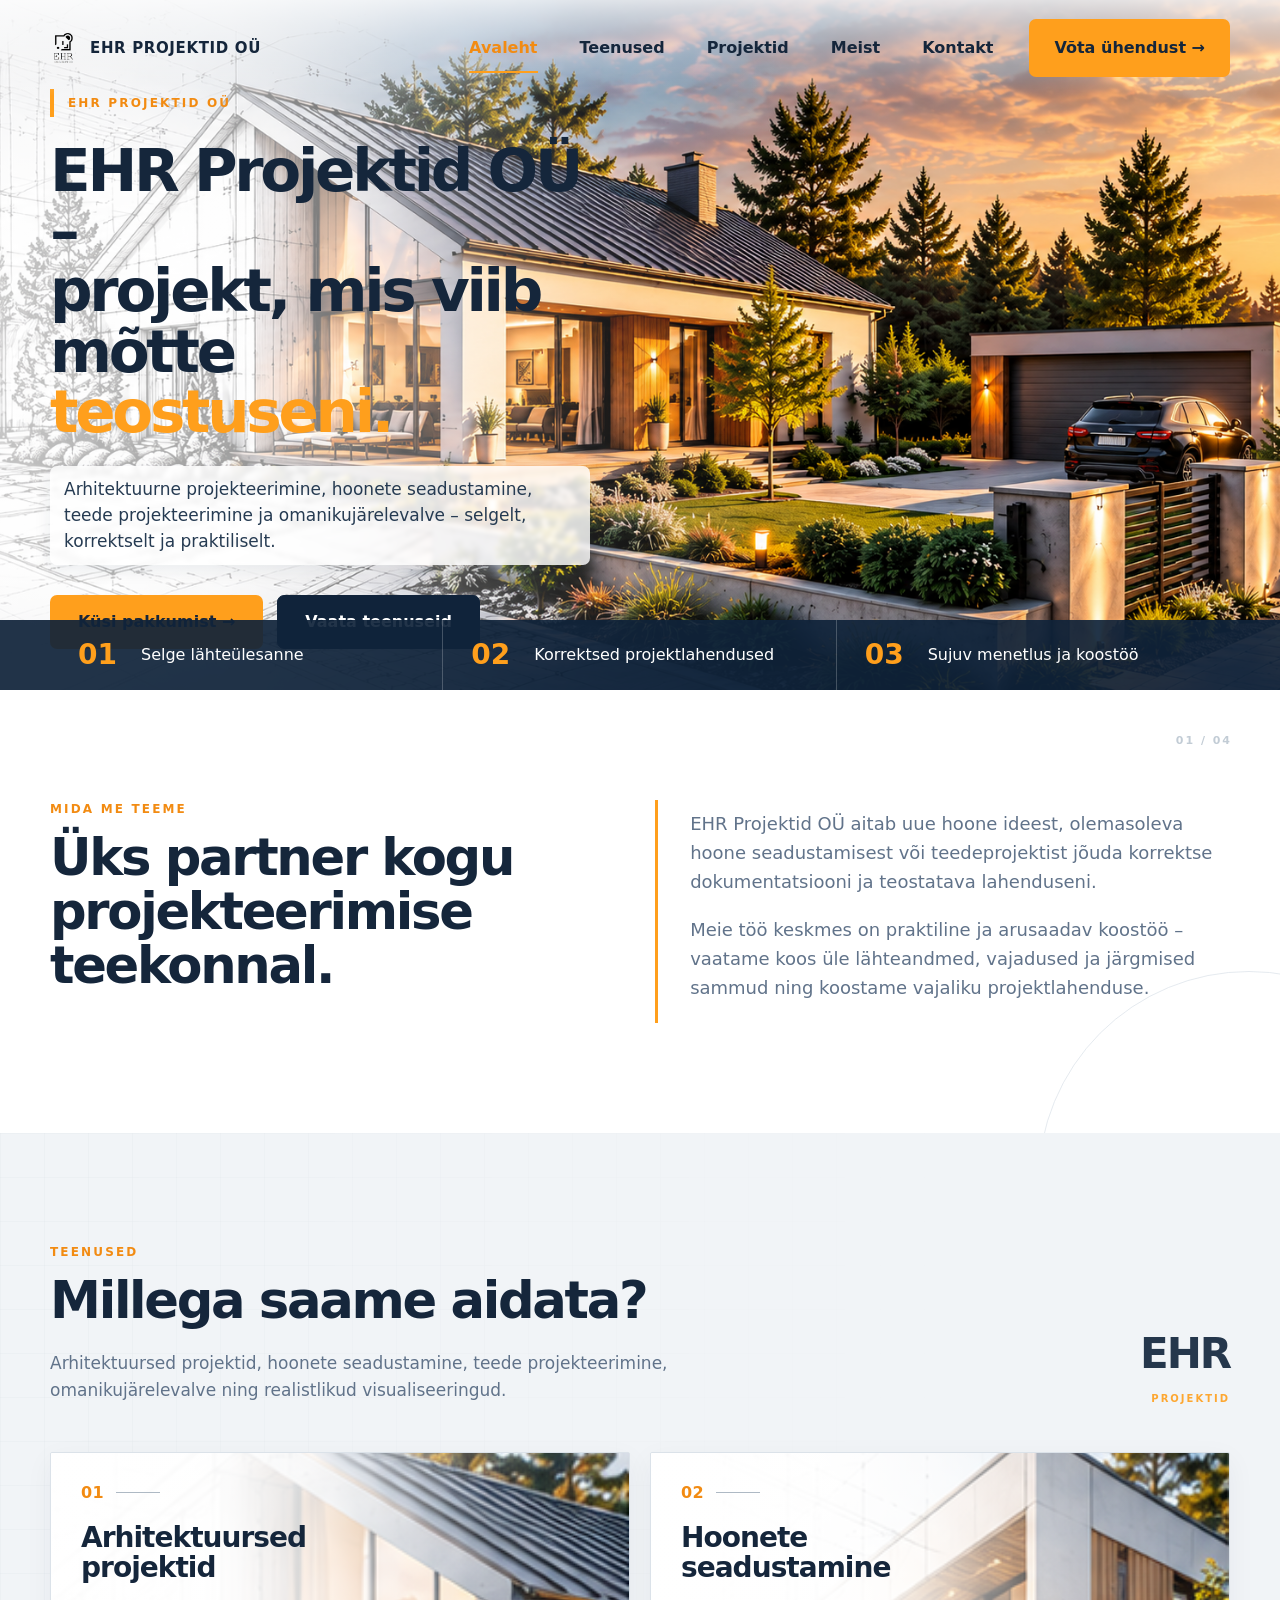
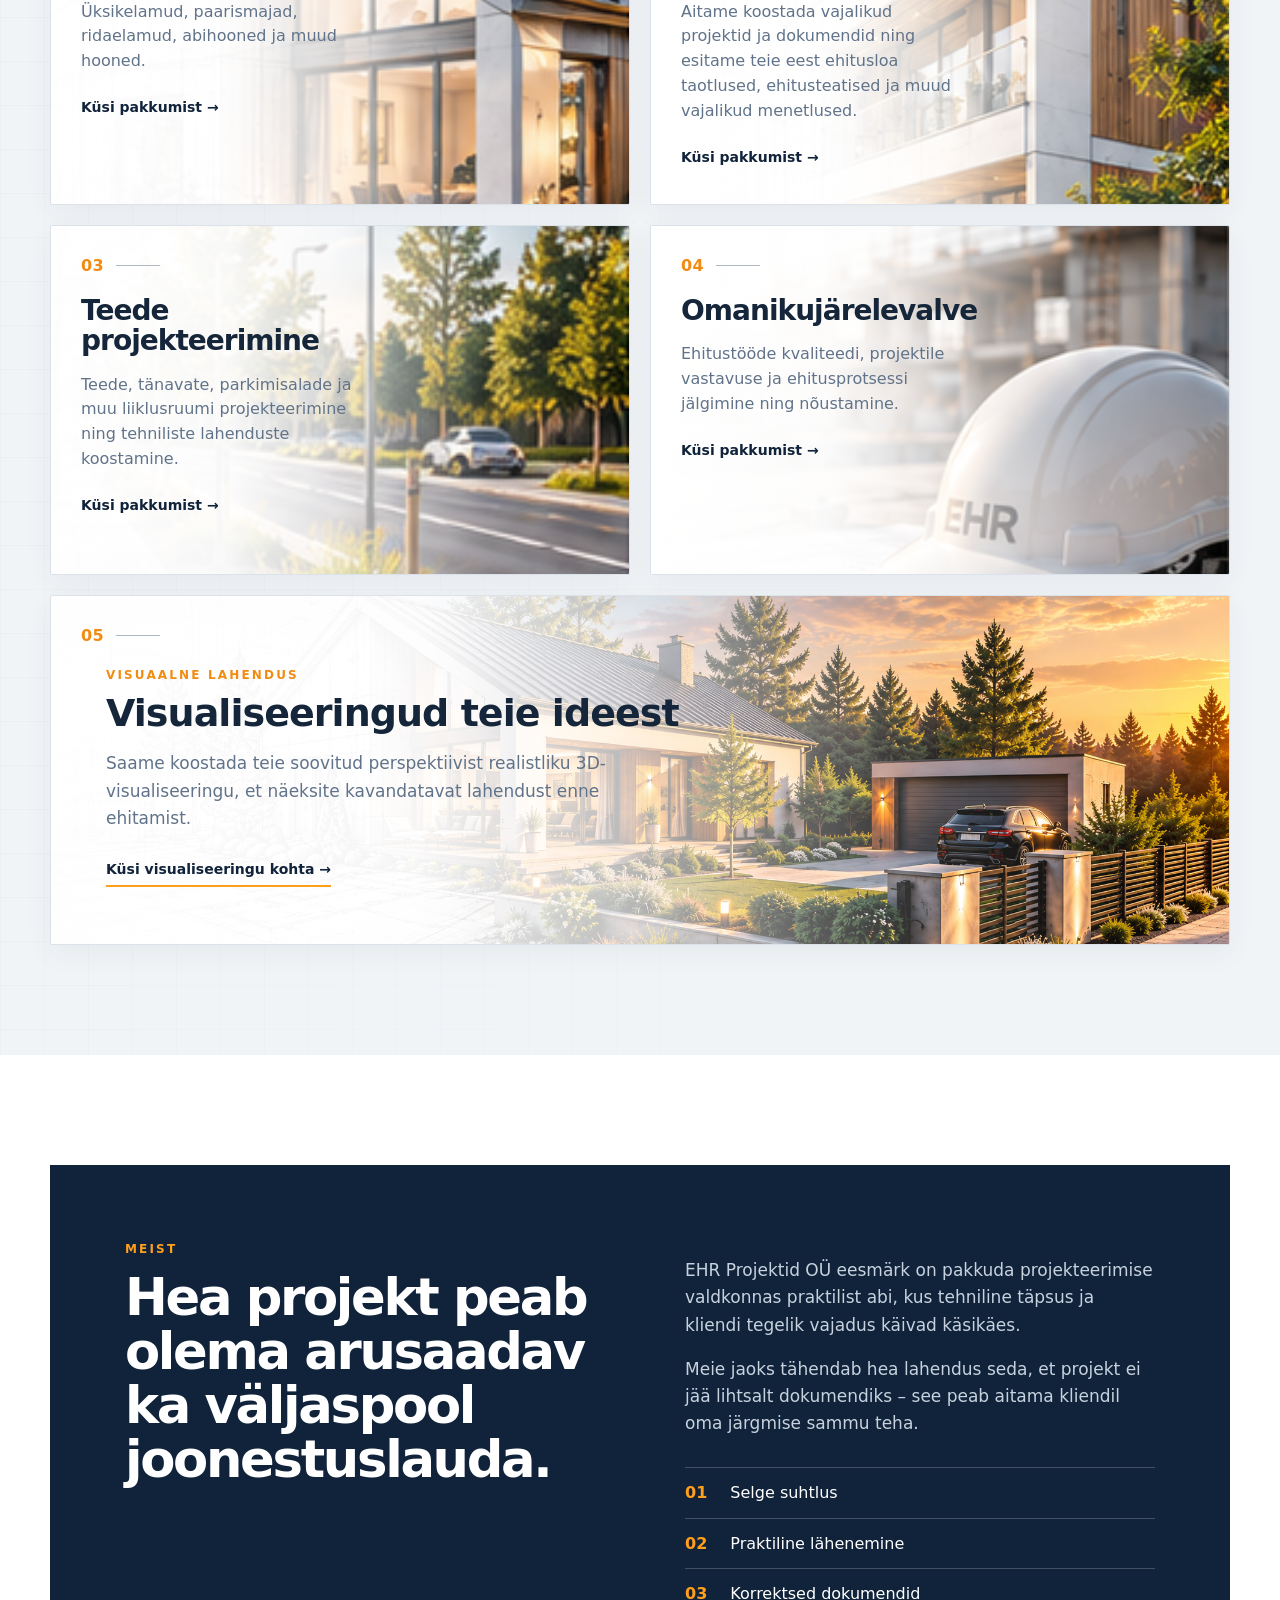
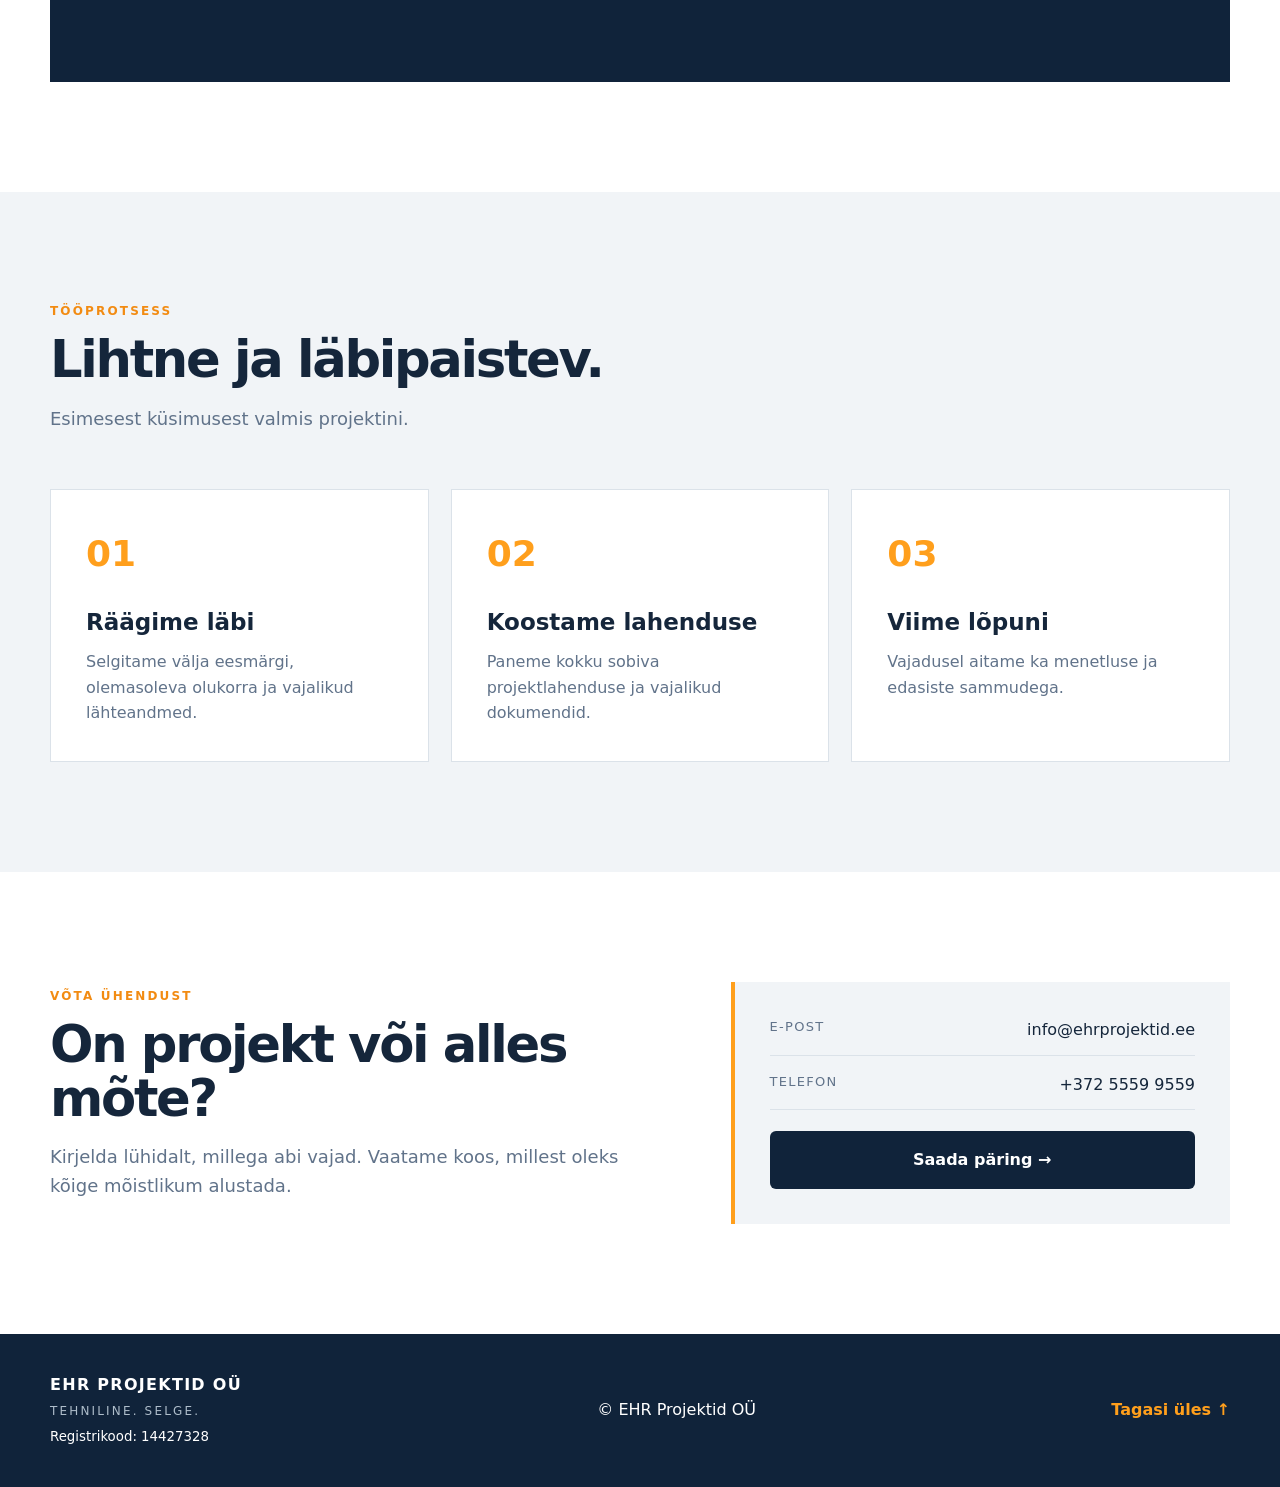
==== commit a7889224: "Add files via upload" ====
--- a/index.html
+++ b/index.html
@@ -3,17 +3,17 @@
 <head>
   <meta charset="UTF-8">
   <meta name="viewport" content="width=device-width, initial-scale=1.0">
-  <meta name="description" content="EHR Projektid OÜ – arhitektuursed projektid, hoonete seadustamine, teede projekteerimine, omanikujärelevalve ja 3D-visualiseeringud. Selged ja praktilised projektlahendused.">
+  <meta name="description" content="EHR Projektid OÜ – arhitektuurne projekteerimine, hoonete seadustamine, teede projekteerimine, omanikujärelevalve ja 3D-visualiseeringud. Selged ja praktilised projektlahendused.">
   <meta name="robots" content="index, follow">
   <meta property="og:type" content="website">
   <meta property="og:locale" content="et_EE">
-  <meta property="og:title" content="EHR Projektid OÜ | Projekt, mis viib mõtte teostuseni.">
-  <meta property="og:description" content="Arhitektuursed projektid, hoonete seadustamine, teede projekteerimine, omanikujärelevalve ja 3D-visualiseeringud.">
+  <meta property="og:title" content="EHR Projektid OÜ – arhitektuur, teede projekteerimine ja hoonete seadustamine">
+  <meta property="og:description" content="EHR Projektid OÜ pakub arhitektuurset projekteerimist, hoonete seadustamist, teede projekteerimist, omanikujärelevalvet ja 3D-visualiseeringuid.">
   <meta property="og:url" content="https://www.ehrprojektid.ee/">
   <meta property="og:image" content="https://www.ehrprojektid.ee/hero-sketch-real.png">
   <meta name="twitter:card" content="summary_large_image">
   <link rel="canonical" href="https://www.ehrprojektid.ee/">
-  <title>EHR Projektid OÜ | Projekt, mis viib mõtte teostuseni.</title>
+  <title>EHR Projektid OÜ – arhitektuur, teede projekteerimine ja hoonete seadustamine</title>
   <link rel="icon" href="ehr-logo.png">
   <link rel="stylesheet" href="style.css">
 </head>
@@ -44,7 +44,7 @@
   <div class="container hero-content">
     <div class="hero-copy">
       <div class="eyebrow"><span></span>EHR PROJEKTID OÜ</div>
-      <h1>Projekt, mis viib<br>mõtte <strong>teostuseni.</strong></h1>
+      <h1>EHR Projektid OÜ –<br>projekt, mis viib mõtte <strong>teostuseni.</strong></h1>
       <p>Arhitektuurne projekteerimine, hoonete seadustamine, teede projekteerimine ja omanikujärelevalve – selgelt, korrektselt ja praktiliselt.</p>
       <div class="hero-buttons">
         <a class="btn btn-primary" href="#kontakt">Küsi pakkumist →</a>
@@ -66,7 +66,7 @@
       <h2>Üks partner kogu projekteerimise teekonnal.</h2>
     </div>
     <div class="intro-text">
-      <p>EHR Projektid aitab uue hoone ideest, olemasoleva hoone seadustamisest või teedeprojektist jõuda korrektse dokumentatsiooni ja teostatava lahenduseni.</p>
+      <p>EHR Projektid OÜ aitab uue hoone ideest, olemasoleva hoone seadustamisest või teedeprojektist jõuda korrektse dokumentatsiooni ja teostatava lahenduseni.</p>
       <p>Meie töö keskmes on praktiline ja arusaadav koostöö – vaatame koos üle lähteandmed, vajadused ja järgmised sammud ning koostame vajaliku projektlahenduse.</p>
     </div>
   </div>
@@ -195,11 +195,15 @@
   "@context":"https://schema.org",
   "@type":"ProfessionalService",
   "name":"EHR Projektid OÜ",
+  "alternateName":"EHR Projektid",
   "url":"https://www.ehrprojektid.ee/",
+  "logo":"https://www.ehrprojektid.ee/ehr-logo.png",
+  "image":"https://www.ehrprojektid.ee/hero-sketch-real.png",
   "email":"info@ehrprojektid.ee",
   "telephone":"+372 5559 9559",
-  "description":"Arhitektuursed projektid, hoonete seadustamine, teede projekteerimine, omanikujärelevalve ja 3D-visualiseeringud.",
-  "identifier": {"@type":"PropertyValue","propertyID":"Registrikood","value":"14427328"}
+  "description":"EHR Projektid OÜ pakub arhitektuurset projekteerimist, hoonete seadustamist, teede projekteerimist, omanikujärelevalvet ja 3D-visualiseeringuid.",
+  "inLanguage":"et-EE",
+  "identifier":{"@type":"PropertyValue","propertyID":"Registrikood","value":"14427328"}
 }
 </script>
 <script src="script.js"></script>
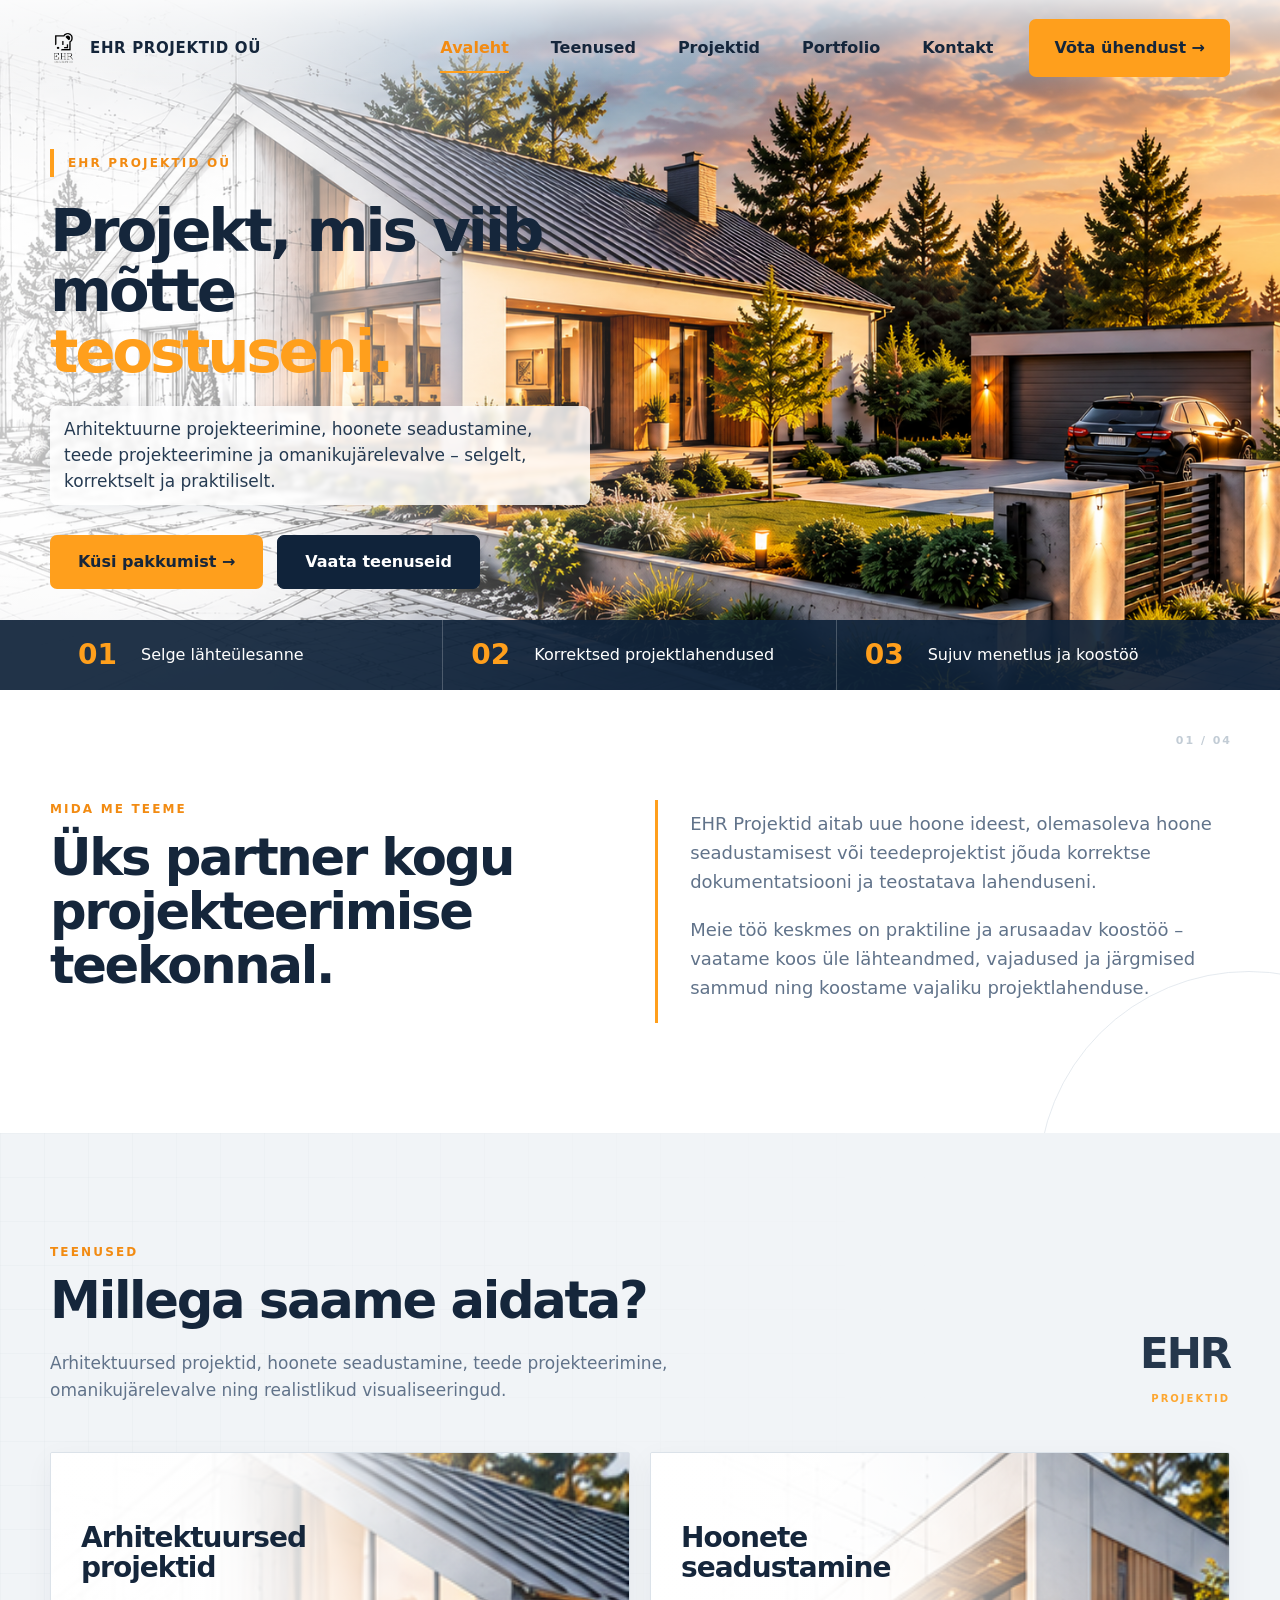
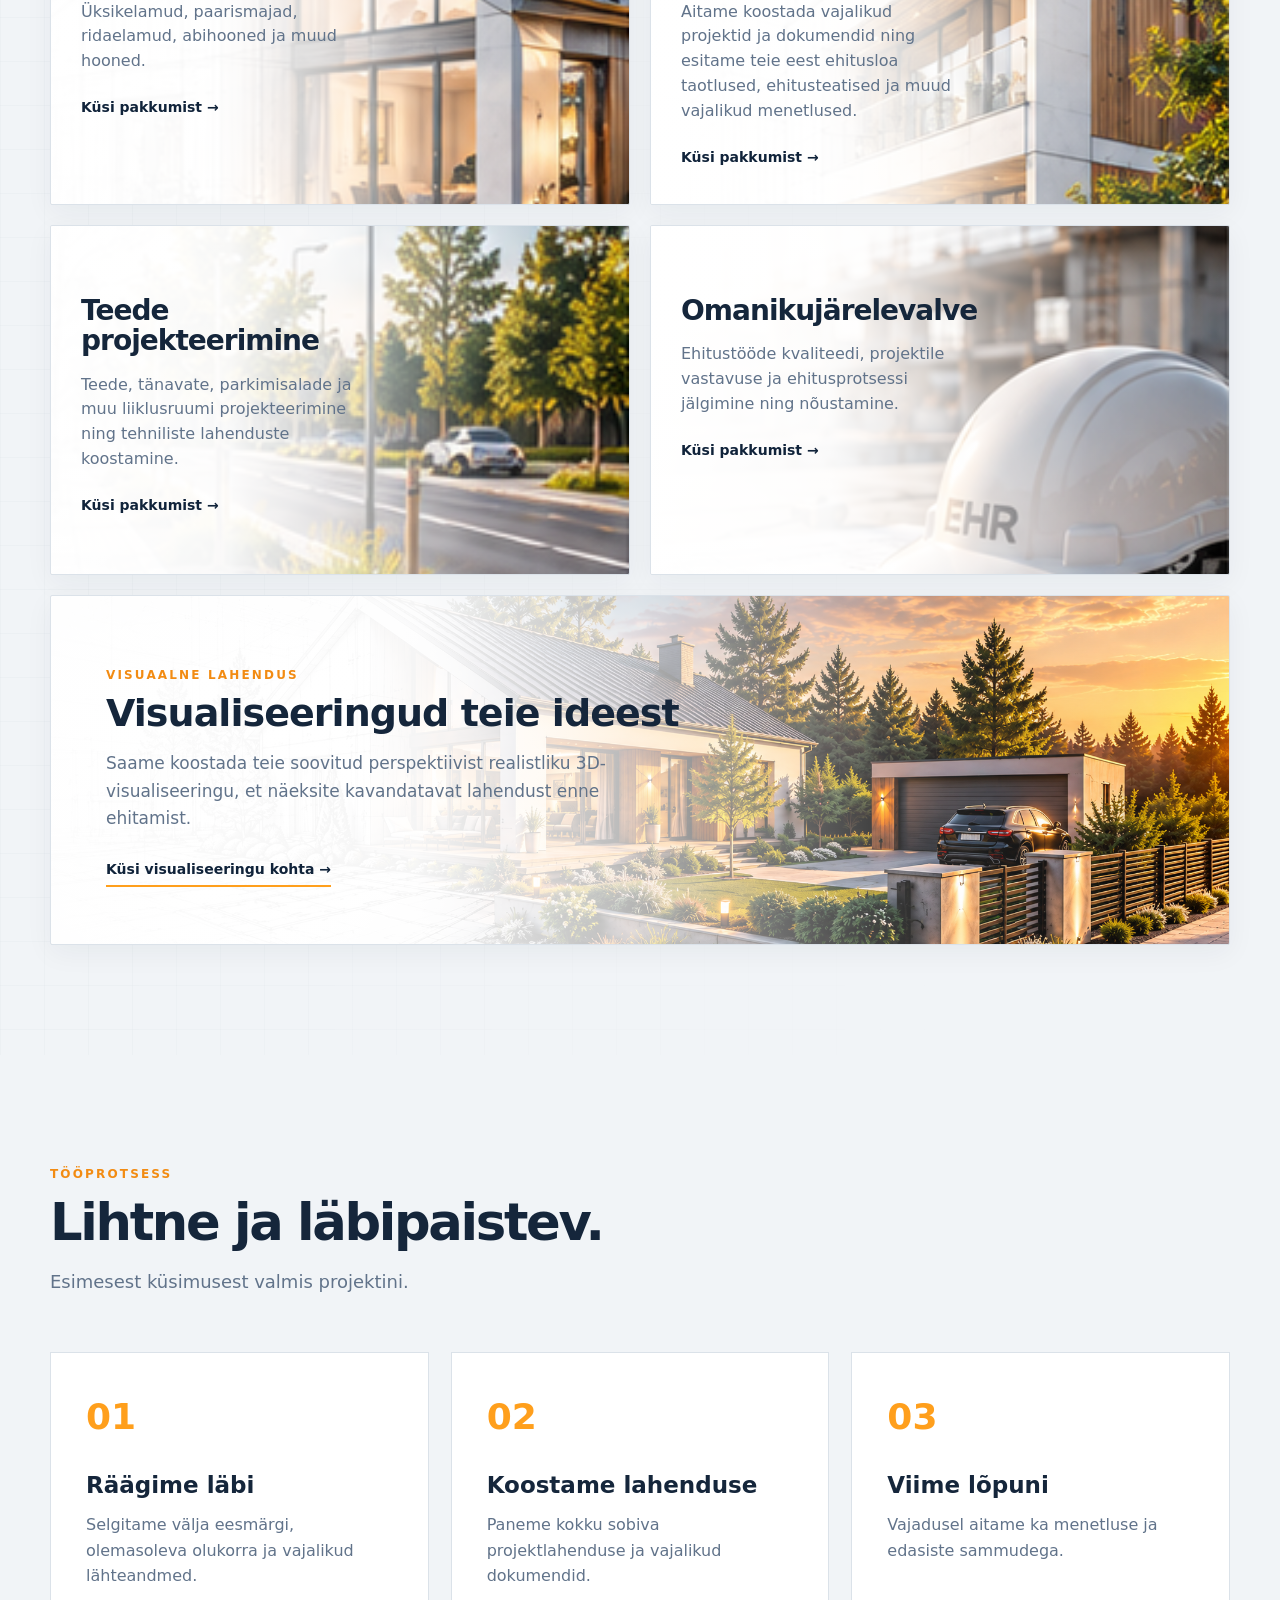
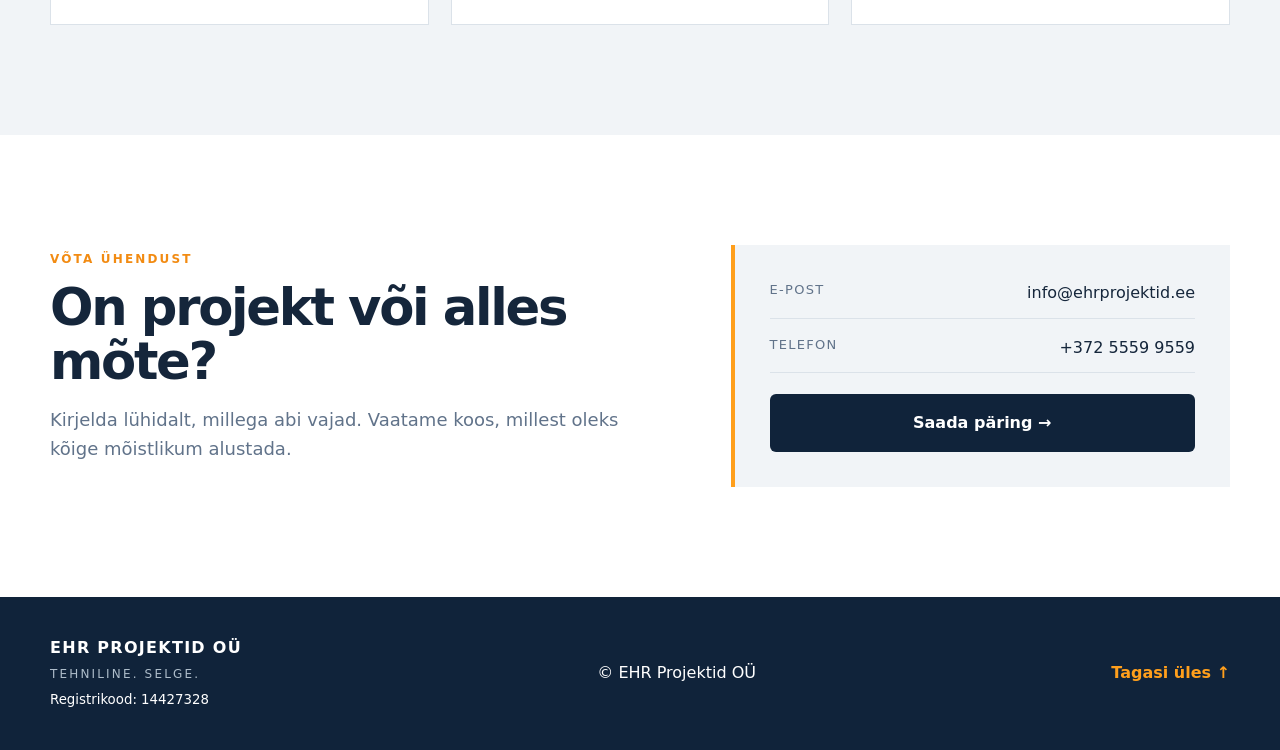
==== commit 604165a5: "Add files via upload" ====
--- a/index.html
+++ b/index.html
@@ -3,17 +3,17 @@
 <head>
   <meta charset="UTF-8">
   <meta name="viewport" content="width=device-width, initial-scale=1.0">
-  <meta name="description" content="EHR Projektid OÜ – arhitektuurne projekteerimine, hoonete seadustamine, teede projekteerimine, omanikujärelevalve ja 3D-visualiseeringud. Selged ja praktilised projektlahendused.">
+  <meta name="description" content="EHR Projektid OÜ – arhitektuursed projektid, hoonete seadustamine, teede projekteerimine, omanikujärelevalve ja 3D-visualiseeringud. Selged ja praktilised projektlahendused.">
   <meta name="robots" content="index, follow">
   <meta property="og:type" content="website">
   <meta property="og:locale" content="et_EE">
-  <meta property="og:title" content="EHR Projektid OÜ – arhitektuur, teede projekteerimine ja hoonete seadustamine">
-  <meta property="og:description" content="EHR Projektid OÜ pakub arhitektuurset projekteerimist, hoonete seadustamist, teede projekteerimist, omanikujärelevalvet ja 3D-visualiseeringuid.">
+  <meta property="og:title" content="EHR Projektid OÜ | Projekt, mis viib mõtte teostuseni.">
+  <meta property="og:description" content="Arhitektuursed projektid, hoonete seadustamine, teede projekteerimine, omanikujärelevalve ja 3D-visualiseeringud.">
   <meta property="og:url" content="https://www.ehrprojektid.ee/">
   <meta property="og:image" content="https://www.ehrprojektid.ee/hero-sketch-real.png">
   <meta name="twitter:card" content="summary_large_image">
   <link rel="canonical" href="https://www.ehrprojektid.ee/">
-  <title>EHR Projektid OÜ – arhitektuur, teede projekteerimine ja hoonete seadustamine</title>
+  <title>EHR Projektid OÜ | Projekt, mis viib mõtte teostuseni.</title>
   <link rel="icon" href="ehr-logo.png">
   <link rel="stylesheet" href="style.css">
 </head>
@@ -25,12 +25,12 @@
       <img src="ehr-logo.png" alt="EHR Projektid OÜ logo">
       <span>EHR PROJEKTID OÜ</span>
     </a>
-    <button class="menu-toggle" aria-label="Ava menüü">☰</button>
+    <button class="menu-toggle" type="button" aria-label="Ava menüü" aria-expanded="false">☰</button>
     <nav>
       <a class="active" href="#avaleht">Avaleht</a>
-      <a href="#teenused">Teenused</a>
+      <a href="teenused.html">Teenused</a>
       <a href="#projektid">Projektid</a>
-      <a href="#meist">Meist</a>
+      <a href="portfolio.html">Portfolio</a>
       <a href="#kontakt">Kontakt</a>
     </nav>
     <a class="nav-cta" href="#kontakt">Võta ühendust →</a>
@@ -44,7 +44,7 @@
   <div class="container hero-content">
     <div class="hero-copy">
       <div class="eyebrow"><span></span>EHR PROJEKTID OÜ</div>
-      <h1>EHR Projektid OÜ –<br>projekt, mis viib mõtte <strong>teostuseni.</strong></h1>
+      <h1>Projekt, mis viib<br>mõtte <strong>teostuseni.</strong></h1>
       <p>Arhitektuurne projekteerimine, hoonete seadustamine, teede projekteerimine ja omanikujärelevalve – selgelt, korrektselt ja praktiliselt.</p>
       <div class="hero-buttons">
         <a class="btn btn-primary" href="#kontakt">Küsi pakkumist →</a>
@@ -66,7 +66,7 @@
       <h2>Üks partner kogu projekteerimise teekonnal.</h2>
     </div>
     <div class="intro-text">
-      <p>EHR Projektid OÜ aitab uue hoone ideest, olemasoleva hoone seadustamisest või teedeprojektist jõuda korrektse dokumentatsiooni ja teostatava lahenduseni.</p>
+      <p>EHR Projektid aitab uue hoone ideest, olemasoleva hoone seadustamisest või teedeprojektist jõuda korrektse dokumentatsiooni ja teostatava lahenduseni.</p>
       <p>Meie töö keskmes on praktiline ja arusaadav koostöö – vaatame koos üle lähteandmed, vajadused ja järgmised sammud ning koostame vajaliku projektlahenduse.</p>
     </div>
   </div>
@@ -85,7 +85,6 @@
 
     <div class="service-grid">
       <article class="service-card service-photo service-architecture">
-        <div class="service-number">01</div>
         <div class="card-body">
           <h3>Arhitektuursed projektid</h3>
           <p>Üksikelamud, paarismajad, ridaelamud, abihooned ja muud hooned.</p>
@@ -94,7 +93,6 @@
       </article>
 
       <article class="service-card service-photo service-legalization">
-        <div class="service-number">02</div>
         <div class="card-body">
           <h3>Hoonete seadustamine</h3>
           <p>Aitame koostada vajalikud projektid ja dokumendid ning esitame teie eest ehitusloa taotlused, ehitusteatised ja muud vajalikud menetlused.</p>
@@ -103,7 +101,6 @@
       </article>
 
       <article class="service-card service-photo service-road">
-        <div class="service-number">03</div>
         <div class="card-body">
           <h3>Teede projekteerimine</h3>
           <p>Teede, tänavate, parkimisalade ja muu liiklusruumi projekteerimine ning tehniliste lahenduste koostamine.</p>
@@ -112,7 +109,6 @@
       </article>
 
       <article class="service-card service-photo service-supervision">
-        <div class="service-number">04</div>
         <div class="card-body">
           <h3>Omanikujärelevalve</h3>
           <p>Ehitustööde kvaliteedi, projektile vastavuse ja ehitusprotsessi jälgimine ning nõustamine.</p>
@@ -121,7 +117,6 @@
       </article>
 
       <article class="service-card service-feature service-photo service-visualisation">
-        <div class="service-number">05</div>
         <div class="feature-copy">
           <div>
             <div class="section-kicker">VISUAALNE LAHENDUS</div>
@@ -134,23 +129,6 @@
   </div>
 </section>
 
-<section class="about section" id="meist">
-  <div class="container about-panel">
-    <div>
-      <div class="section-kicker">MEIST</div>
-      <h2>Hea projekt peab olema arusaadav ka väljaspool joonestuslauda.</h2>
-    </div>
-    <div>
-      <p>EHR Projektid OÜ eesmärk on pakkuda projekteerimise valdkonnas praktilist abi, kus tehniline täpsus ja kliendi tegelik vajadus käivad käsikäes.</p>
-      <p>Meie jaoks tähendab hea lahendus seda, et projekt ei jää lihtsalt dokumendiks – see peab aitama kliendil oma järgmise sammu teha.</p>
-      <div class="about-points">
-        <span><b>01</b> Selge suhtlus</span>
-        <span><b>02</b> Praktiline lähenemine</span>
-        <span><b>03</b> Korrektsed dokumendid</span>
-      </div>
-    </div>
-  </div>
-</section>
 
 <section class="process section">
   <div class="container">
@@ -195,15 +173,11 @@
   "@context":"https://schema.org",
   "@type":"ProfessionalService",
   "name":"EHR Projektid OÜ",
-  "alternateName":"EHR Projektid",
   "url":"https://www.ehrprojektid.ee/",
-  "logo":"https://www.ehrprojektid.ee/ehr-logo.png",
-  "image":"https://www.ehrprojektid.ee/hero-sketch-real.png",
   "email":"info@ehrprojektid.ee",
   "telephone":"+372 5559 9559",
-  "description":"EHR Projektid OÜ pakub arhitektuurset projekteerimist, hoonete seadustamist, teede projekteerimist, omanikujärelevalvet ja 3D-visualiseeringuid.",
-  "inLanguage":"et-EE",
-  "identifier":{"@type":"PropertyValue","propertyID":"Registrikood","value":"14427328"}
+  "description":"Arhitektuursed projektid, hoonete seadustamine, teede projekteerimine, omanikujärelevalve ja 3D-visualiseeringud.",
+  "identifier": {"@type":"PropertyValue","propertyID":"Registrikood","value":"14427328"}
 }
 </script>
 <script src="script.js"></script>
--- a/style.css
+++ b/style.css
@@ -146,3 +146,39 @@
 .service-visualisation{grid-column:1/-1;min-height:345px;background-image:url('hero-sketch-real.png');background-position:center right}.service-visualisation::before{background:linear-gradient(90deg,rgba(255,255,255,.99) 0%,rgba(255,255,255,.96) 31%,rgba(255,255,255,.72) 51%,rgba(255,255,255,.10) 78%,rgba(255,255,255,0) 100%)}.service-visualisation .feature-copy{position:relative;z-index:2;width:56%;height:100%;min-height:345px;background:transparent;border:0;padding:70px 30px 40px 55px;display:block}.service-visualisation .feature-copy h3{font-size:38px;line-height:1.08;margin:8px 0 16px}.service-visualisation .feature-copy p{font-size:17px;max-width:570px}.service-visualisation .service-number{left:30px}.service-visualisation .section-kicker{margin-top:0}
 @media(max-width:900px){.service-photo .card-body{width:70%;padding-left:26px}.service-visualisation{grid-column:auto}.service-visualisation .feature-copy{width:75%;padding-left:45px}}
 @media(max-width:560px){.service-card.service-photo{min-height:330px}.service-card.service-photo::before{background:linear-gradient(90deg,rgba(255,255,255,.98) 0%,rgba(255,255,255,.91) 55%,rgba(255,255,255,.20) 100%)}.service-photo .card-body{width:88%;padding:68px 22px 28px}.service-photo .card-body h3{font-size:25px}.service-visualisation .feature-copy{width:90%;padding:68px 25px 30px}.service-visualisation .feature-copy h3{font-size:31px}}
+
+
+/* Mobile navigation */
+@media(max-width:900px){
+  .site-header.menu-open{
+    background:rgba(255,255,255,.98);
+    box-shadow:0 10px 30px rgba(16,35,58,.10);
+  }
+  .site-header.menu-open nav{
+    display:flex;
+    position:absolute;
+    top:76px;
+    left:14px;
+    right:14px;
+    flex-direction:column;
+    gap:0;
+    background:#fff;
+    padding:10px 18px 16px;
+    border:1px solid var(--line);
+    box-shadow:0 16px 35px rgba(16,35,58,.12);
+  }
+  .site-header.menu-open nav a{
+    padding:14px 4px;
+    border-bottom:1px solid var(--line);
+  }
+  .site-header.menu-open nav a:last-child{border-bottom:0}
+  .site-header.menu-open .nav-cta{
+    display:block;
+    position:absolute;
+    top:calc(76px + 272px);
+    left:32px;
+    right:32px;
+    text-align:center;
+  }
+  .menu-toggle{cursor:pointer;position:relative;z-index:30}
+}
